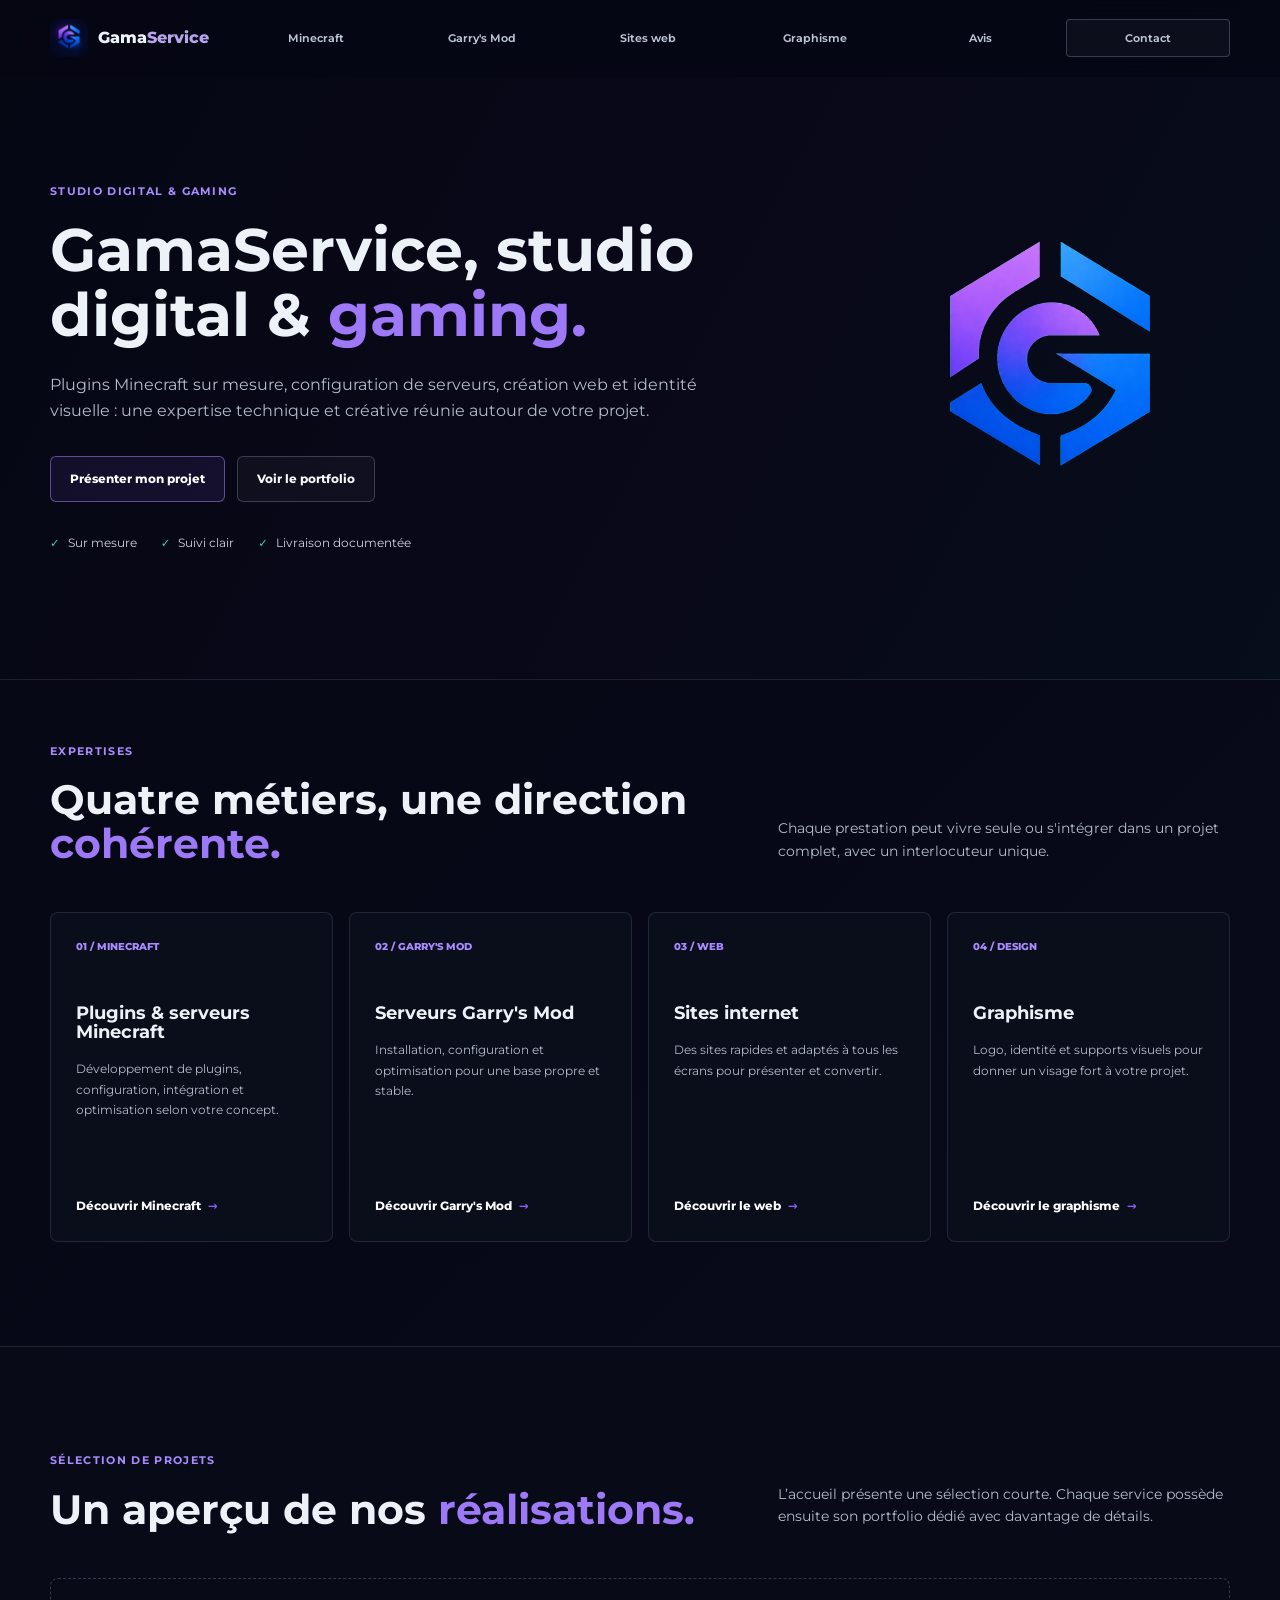
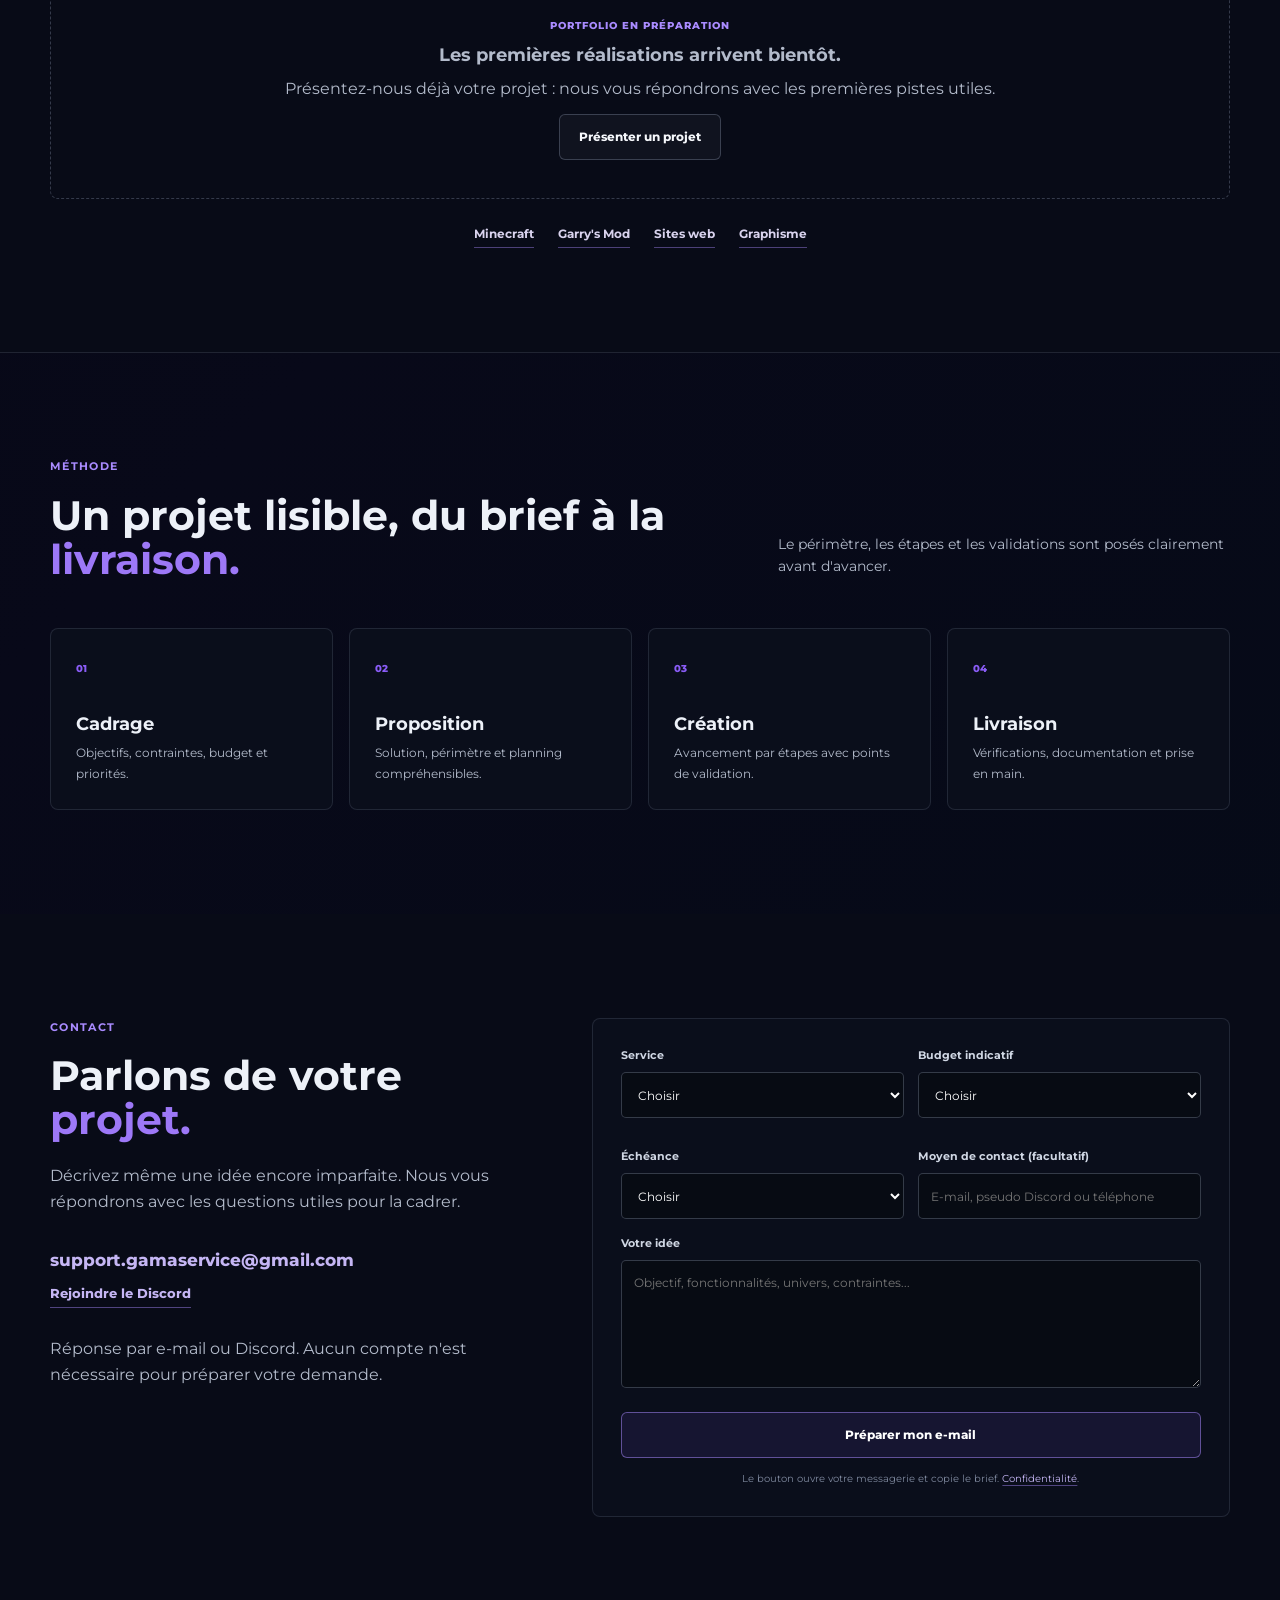
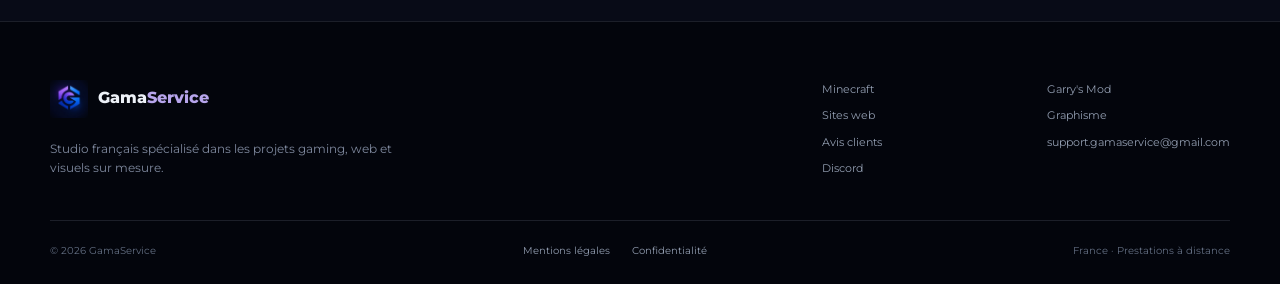
==== index.html @ ac9b51dc "Retirer le halo du logo d accueil" ====
<!doctype html>
<html lang="fr">
  <head>
    <meta charset="UTF-8" />
    <meta name="viewport" content="width=device-width, initial-scale=1.0" />
    <meta name="description" content="GamaService développe des plugins Minecraft sur mesure et accompagne vos projets Garry's Mod, sites web et identités graphiques." />
    <meta name="robots" content="index,follow,max-image-preview:large" />
    <meta name="theme-color" content="#050713" />
    <meta property="og:locale" content="fr_FR" />
    <meta property="og:type" content="website" />
    <meta property="og:site_name" content="GamaService" />
    <meta property="og:title" content="GamaService | Studio gaming, web et graphisme" />
    <meta property="og:description" content="Plugins Minecraft sur mesure, serveurs Garry's Mod, sites web et identité visuelle." />
    <meta property="og:url" content="https://gamaservice.fr/" />
    <meta property="og:image" content="https://gamaservice.fr/assets/logo-gamaservice-og.jpg" />
    <meta name="twitter:card" content="summary_large_image" />
    <link rel="canonical" href="https://gamaservice.fr/" />
    <link rel="icon" type="image/png" href="assets/favicon.png" />
    <link rel="preload" href="assets/fonts/montserrat-latin.woff2" as="font" type="font/woff2" crossorigin />
    <link rel="preload" href="assets/logo-gamaservice-hero.webp" as="image" type="image/webp" fetchpriority="high" />
    <link rel="stylesheet" href="styles.css?v=20260810-8" />
    <title>GamaService | Studio gaming, web et graphisme</title>
  </head>
  <body>
    <a class="skip-link" href="#main">Aller au contenu</a>
    <header class="site-header" data-header>
      <div class="container nav-shell">
        <a class="brand" href="/" aria-label="GamaService, accueil">
          <img src="assets/logo-gamaservice.webp" alt="" width="38" height="38" />
          <span>Gama<span>Service</span></span>
        </a>
        <button class="menu-toggle" type="button" aria-label="Ouvrir le menu" aria-expanded="false" aria-controls="main-navigation" data-menu-toggle><span></span><span></span></button>
        <nav id="main-navigation" class="main-nav" aria-label="Navigation principale" data-menu>
          <a href="/minecraft">Minecraft</a>
          <a href="/garrys-mod">Garry's Mod</a>
          <a href="/sites-web">Sites web</a>
          <a href="/graphisme">Graphisme</a>
          <a href="/avis">Avis</a>
          <a class="button button-small button-secondary" href="#contact">Contact</a>
        </nav>
      </div>
    </header>

    <main id="main">
      <section class="hero">
        <div class="container hero-layout">
          <div class="hero-copy reveal">
            <p class="eyebrow">Studio digital &amp; gaming</p>
            <h1>GamaService, studio digital &amp; <em>gaming.</em></h1>
            <p class="hero-lead">Plugins Minecraft sur mesure, configuration de serveurs, création web et identité visuelle : une expertise technique et créative réunie autour de votre projet.</p>
            <div class="hero-actions">
              <a class="button button-primary" href="#contact">Présenter mon projet</a>
              <a class="button button-secondary" href="#portfolio">Voir le portfolio</a>
            </div>
            <ul class="trust-row" aria-label="Engagements GamaService">
              <li>Sur mesure</li><li>Suivi clair</li><li>Livraison documentée</li>
            </ul>
          </div>
          <div class="hero-mark" aria-hidden="true"><img src="assets/logo-gamaservice-hero.webp" alt="" width="640" height="640" fetchpriority="high" /></div>
        </div>
      </section>

      <section class="section" aria-labelledby="services-title">
        <div class="container">
          <div class="section-heading reveal">
            <div><p class="eyebrow">Expertises</p><h2 id="services-title">Quatre métiers, une direction <em>cohérente.</em></h2></div>
            <p>Chaque prestation peut vivre seule ou s'intégrer dans un projet complet, avec un interlocuteur unique.</p>
          </div>
          <div class="services-grid">
            <article class="service-card reveal"><span class="service-index">01 / MINECRAFT</span><h3>Plugins &amp; serveurs Minecraft</h3><p>Développement de plugins, configuration, intégration et optimisation selon votre concept.</p><a href="/minecraft">Découvrir Minecraft</a></article>
            <article class="service-card reveal"><span class="service-index">02 / GARRY'S MOD</span><h3>Serveurs Garry's Mod</h3><p>Installation, configuration et optimisation pour une base propre et stable.</p><a href="/garrys-mod">Découvrir Garry's Mod</a></article>
            <article class="service-card reveal"><span class="service-index">03 / WEB</span><h3>Sites internet</h3><p>Des sites rapides et adaptés à tous les écrans pour présenter et convertir.</p><a href="/sites-web">Découvrir le web</a></article>
            <article class="service-card reveal"><span class="service-index">04 / DESIGN</span><h3>Graphisme</h3><p>Logo, identité et supports visuels pour donner un visage fort à votre projet.</p><a href="/graphisme">Découvrir le graphisme</a></article>
          </div>
        </div>
      </section>

      <section id="portfolio" class="section band" aria-labelledby="portfolio-title">
        <div class="container">
          <div class="section-heading reveal">
            <div><p class="eyebrow">Sélection de projets</p><h2 id="portfolio-title">Un aperçu de nos <em>réalisations.</em></h2></div>
            <p>L’accueil présente une sélection courte. Chaque service possède ensuite son portfolio dédié avec davantage de détails.</p>
          </div>
          <div class="plugin-grid" data-portfolio-grid="all" aria-live="polite">
            <div class="empty-state plugin-empty"><p class="example-kicker">Portfolio en préparation</p><h3>Les premières réalisations arrivent bientôt.</h3><p>Vous pouvez déjà nous présenter votre projet et son objectif principal.</p><a class="button button-secondary" href="#contact" data-service-link="Projet complet" data-project-prefill="Je souhaite vous présenter un projet.">Présenter un projet</a></div>
          </div>
          <nav class="portfolio-links" aria-label="Portfolios par service"><a href="/minecraft#portfolio">Minecraft</a><a href="/garrys-mod#portfolio">Garry's Mod</a><a href="/sites-web#portfolio">Sites web</a><a href="/graphisme#portfolio">Graphisme</a></nav>
        </div>
      </section>

      <section class="section" aria-labelledby="method-title">
        <div class="container">
          <div class="section-heading reveal"><div><p class="eyebrow">Méthode</p><h2 id="method-title">Un projet lisible, du brief à la <em>livraison.</em></h2></div><p>Le périmètre, les étapes et les validations sont posés clairement avant d'avancer.</p></div>
          <div class="process-grid">
            <article class="process-card reveal"><span>01</span><h3>Cadrage</h3><p>Objectifs, contraintes, budget et priorités.</p></article>
            <article class="process-card reveal"><span>02</span><h3>Proposition</h3><p>Solution, périmètre et planning compréhensibles.</p></article>
            <article class="process-card reveal"><span>03</span><h3>Création</h3><p>Avancement par étapes avec points de validation.</p></article>
            <article class="process-card reveal"><span>04</span><h3>Livraison</h3><p>Vérifications, documentation et prise en main.</p></article>
          </div>
        </div>
      </section>

      <section id="contact" class="section contact-section" aria-labelledby="contact-title">
        <div class="container contact-layout">
          <div class="reveal">
            <p class="eyebrow">Contact</p>
            <h2 id="contact-title">Parlons de votre <em>projet.</em></h2>
            <p class="page-lead">Décrivez même une idée encore imparfaite. Nous vous répondrons avec les questions utiles pour la cadrer.</p>
            <div class="contact-links">
              <a class="contact-email" href="mailto:support.gamaservice@gmail.com" data-contact-email>support.gamaservice@gmail.com</a>
              <a class="contact-discord" href="https://discord.gg/F9ZGFUUC9V" target="_blank" rel="noopener noreferrer" data-contact-discord>Rejoindre le Discord</a>
            </div>
            <p class="page-lead">Réponse par e-mail ou Discord. Aucun compte n'est nécessaire pour préparer votre demande.</p>
          </div>
          <form class="brief-form reveal" data-brief-form>
            <div class="form-grid">
              <div class="field-group"><label for="service">Service</label><select id="service" name="service" required><option value="">Choisir</option><option>Minecraft</option><option>Garry's Mod</option><option>Site web</option><option>Graphisme</option><option>Projet complet</option></select></div>
              <div class="field-group"><label for="budget">Budget indicatif</label><select id="budget" name="budget" required><option value="">Choisir</option><option>Moins de 500 €</option><option>500 € à 1 500 €</option><option>1 500 € à 5 000 €</option><option>Plus de 5 000 €</option><option>À définir</option></select></div>
              <div class="field-group"><label for="deadline">Échéance</label><select id="deadline" name="deadline" required><option value="">Choisir</option><option>Dès que possible</option><option>Dans 1 à 2 mois</option><option>Dans 3 mois ou plus</option><option>À définir</option></select></div>
              <div class="field-group"><label for="contact-method">Moyen de contact (facultatif)</label><input id="contact-method" name="contact-method" type="text" maxlength="160" placeholder="E-mail, pseudo Discord ou téléphone" /></div>
            </div>
            <div class="field-group"><label for="project">Votre idée</label><textarea id="project" name="project" required minlength="20" placeholder="Objectif, fonctionnalités, univers, contraintes..."></textarea></div>
            <button class="button button-primary form-submit" type="submit">Préparer mon e-mail</button>
            <p class="form-note" data-form-status>Le bouton ouvre votre messagerie et copie le brief. <a href="/confidentialite">Confidentialité</a>.</p>
          </form>
        </div>
      </section>
    </main>

    <footer class="site-footer" itemscope itemtype="https://schema.org/ProfessionalService">
      <div class="container">
        <div class="footer-main"><div class="footer-brand"><a class="brand" href="/" itemprop="url"><img src="assets/logo-gamaservice.webp" alt="" width="38" height="38" /><span itemprop="name">Gama<span>Service</span></span></a><p>Studio français spécialisé dans les projets gaming, web et visuels sur mesure.</p></div><nav class="footer-links" aria-label="Navigation de pied de page"><a href="/minecraft">Minecraft</a><a href="/garrys-mod">Garry's Mod</a><a href="/sites-web">Sites web</a><a href="/graphisme">Graphisme</a><a href="/avis">Avis clients</a><a href="mailto:support.gamaservice@gmail.com" itemprop="email" data-contact-email>support.gamaservice@gmail.com</a><a href="https://discord.gg/F9ZGFUUC9V" target="_blank" rel="noopener noreferrer" data-contact-discord>Discord</a></nav></div>
        <div class="footer-bottom"><span>© <span data-year></span> GamaService</span><nav class="footer-legal" aria-label="Informations juridiques"><a href="/mentions-legales">Mentions légales</a><a href="/confidentialite">Confidentialité</a></nav><span>France · Prestations à distance</span></div>
      </div>
    </footer>
    <script src="script.js?v=20260810-5" defer></script>
    <script src="content.js?v=20260810-5" defer></script>
  </body>
</html>
---- styles.css ----
@font-face {
  font-family: "Montserrat";
  font-style: normal;
  font-weight: 400 800;
  font-display: swap;
  src: url("assets/fonts/montserrat-latin.woff2") format("woff2");
}

:root {
  --ink: #edf1f8;
  --muted: #b3bbcb;
  --dim: #7f899e;
  --bg: #050713;
  --surface: #0a0e1b;
  --surface-2: #0f172a;
  --line: rgba(157, 169, 194, 0.16);
  --line-strong: rgba(157, 169, 194, 0.3);
  --blue: #3b82f6;
  --violet: #8a5cf6;
  --cyan: #06b6d4;
  --green: #38d996;
  --max: 1180px;
  --radius: 8px;
}

* {
  box-sizing: border-box;
}

html {
  scroll-behavior: smooth;
  color-scheme: dark;
}

body {
  margin: 0;
  overflow-x: hidden;
  background: linear-gradient(135deg, #050713 0%, #080919 48%, #050b17 100%);
  color: var(--ink);
  font-family: "Montserrat", system-ui, sans-serif;
  line-height: 1.65;
}

body.menu-open {
  overflow: hidden;
}

a {
  color: inherit;
  text-decoration: none;
}

img {
  display: block;
  height: auto;
  max-width: 100%;
}

button,
input,
select,
textarea {
  font: inherit;
}

button,
a {
  -webkit-tap-highlight-color: transparent;
}

:focus-visible {
  outline: 3px solid rgba(79, 140, 255, 0.75);
  outline-offset: 3px;
}

.skip-link {
  position: fixed;
  z-index: 1000;
  top: 12px;
  left: 12px;
  padding: 10px 14px;
  transform: translateY(-160%);
  border-radius: 4px;
  background: #fff;
  color: #050914;
  font-size: 0.8rem;
  font-weight: 700;
}

.skip-link:focus {
  transform: translateY(0);
}

.container {
  width: min(calc(100% - 48px), var(--max));
  margin-inline: auto;
}

.section {
  position: relative;
  padding: 104px 0;
}

.eyebrow {
  margin: 0 0 18px;
  color: #a98bff;
  font-size: 0.69rem;
  font-weight: 700;
  letter-spacing: 0.12em;
  text-transform: uppercase;
}

h1,
h2,
h3,
p {
  margin-top: 0;
}

h1,
h2,
h3 {
  line-height: 1.08;
  letter-spacing: 0;
}

h1 {
  max-width: 780px;
  margin-bottom: 24px;
  font-size: 3.75rem;
  font-weight: 700;
}

h2 {
  margin-bottom: 20px;
  font-size: 2.55rem;
  font-weight: 700;
}

h3 {
  font-size: 1.1rem;
}

em {
  color: #9d78f7;
  font-style: normal;
}

.site-header {
  position: fixed;
  z-index: 100;
  top: 0;
  right: 0;
  left: 0;
  border-bottom: 1px solid transparent;
  background: rgba(5, 7, 19, 0.8);
  backdrop-filter: blur(18px);
  transition: border-color 180ms ease, background 180ms ease;
}

.site-header.scrolled {
  border-color: var(--line);
  background: rgba(5, 7, 19, 0.96);
}

.nav-shell {
  display: flex;
  min-height: 76px;
  align-items: center;
  justify-content: space-between;
  gap: 26px;
}

.brand {
  display: inline-flex;
  align-items: center;
  gap: 10px;
  flex: 0 0 auto;
  font-size: 1rem;
  font-weight: 800;
}

.brand img {
  width: 38px;
  height: 38px;
  -webkit-mask-image: radial-gradient(circle at center, #000 48%, rgba(0, 0, 0, 0.88) 72%, transparent 100%);
  mask-image: radial-gradient(circle at center, #000 48%, rgba(0, 0, 0, 0.88) 72%, transparent 100%);
  mix-blend-mode: screen;
}

.brand span span {
  color: #b7a5ec;
}

.main-nav {
  display: flex;
  flex: 1 1 auto;
  align-items: center;
  justify-content: space-between;
  gap: 4px;
}

.main-nav a {
  flex: 1 1 0;
  padding: 9px 10px;
  border-radius: 4px;
  color: #bcc4d4;
  font-size: 0.7rem;
  font-weight: 650;
  text-align: center;
  white-space: nowrap;
  transition: color 150ms ease, background 150ms ease;
}

.main-nav a:hover,
.main-nav a[aria-current="page"] {
  background: rgba(255, 255, 255, 0.055);
  color: #fff;
}

.menu-toggle {
  display: none;
  width: 42px;
  height: 42px;
  padding: 0;
  border: 1px solid var(--line);
  border-radius: 6px;
  background: transparent;
  color: #fff;
  cursor: pointer;
}

.menu-toggle span {
  display: block;
  width: 18px;
  height: 2px;
  margin: 5px auto;
  background: currentColor;
}

.button {
  display: inline-flex;
  min-height: 46px;
  align-items: center;
  justify-content: center;
  gap: 9px;
  padding: 0 19px;
  border: 1px solid transparent;
  border-radius: 6px;
  cursor: pointer;
  font-size: 0.76rem;
  font-weight: 750;
  transition: transform 160ms ease, background 160ms ease, border-color 160ms ease;
}

.button:hover {
  transform: translateY(-2px);
}

.button-primary {
  border-color: rgba(169, 139, 255, 0.5);
  background: rgba(138, 92, 246, 0.1);
  color: #fff;
}

.button-primary:hover {
  border-color: rgba(169, 139, 255, 0.78);
  background: rgba(138, 92, 246, 0.18);
}

.button-secondary {
  border-color: var(--line-strong);
  background: rgba(255, 255, 255, 0.035);
  color: #f6f8fc;
}

.button-small {
  min-height: 38px;
  padding-inline: 14px;
}

.hero {
  display: flex;
  min-height: min(680px, calc(100vh - 92px));
  align-items: center;
  overflow: hidden;
  padding: 126px 0 70px;
  border-bottom: 1px solid var(--line);
  background: linear-gradient(118deg, #050713 0%, #090819 52%, #060d1b 100%);
}

.hero-layout {
  display: grid;
  align-items: center;
  gap: 70px;
  grid-template-columns: minmax(0, 1.35fr) minmax(300px, 0.65fr);
}

.hero-copy {
  position: relative;
  z-index: 1;
  max-width: 760px;
}

.hero-mark {
  position: relative;
  align-self: center;
}

.hero-mark img {
  width: min(100%, 440px);
  margin-inline: auto;
}

.hero + .section {
  padding-top: 62px;
}

.hero-lead,
.page-lead {
  max-width: 690px;
  margin-bottom: 32px;
  color: var(--muted);
  font-size: 1rem;
}

.hero-actions,
.contact-actions {
  display: flex;
  flex-wrap: wrap;
  gap: 12px;
}

.trust-row {
  display: flex;
  flex-wrap: wrap;
  gap: 24px;
  margin: 32px 0 0;
  padding: 0;
  color: #ccd2de;
  font-size: 0.72rem;
  list-style: none;
}

.trust-row li::before {
  margin-right: 8px;
  color: var(--green);
  content: "✓";
}

.section-heading {
  display: grid;
  align-items: end;
  gap: 50px;
  margin-bottom: 46px;
  grid-template-columns: 1.2fr 0.8fr;
}

.section-heading h2 {
  max-width: 700px;
  margin-bottom: 0;
}

.section-heading > p {
  margin-bottom: 4px;
  color: var(--muted);
  font-size: 0.85rem;
}

.services-grid,
.feature-grid,
.process-grid,
.review-grid,
.plugin-grid {
  display: grid;
  gap: 16px;
}

.services-grid {
  grid-template-columns: repeat(4, minmax(0, 1fr));
}

.service-card,
.feature-card,
.process-card,
.review-card {
  border: 1px solid var(--line);
  border-radius: var(--radius);
  background: var(--surface);
}

.service-card {
  display: flex;
  min-height: 330px;
  padding: 25px;
  flex-direction: column;
  transition: transform 180ms ease, border-color 180ms ease;
}

.service-card:hover {
  transform: translateY(-4px);
  border-color: var(--line-strong);
}

.service-index {
  margin-bottom: 48px;
  color: #a98bff;
  font-size: 0.65rem;
  font-weight: 800;
}

.service-card p {
  color: var(--muted);
  font-size: 0.78rem;
}

.service-card a {
  margin-top: auto;
  color: #fff;
  font-size: 0.73rem;
  font-weight: 750;
}

.service-card a::after {
  margin-left: 7px;
  color: var(--violet);
  content: "→";
}

.band {
  border-block: 1px solid var(--line);
  background: #080b17;
}

.process-grid {
  grid-template-columns: repeat(4, 1fr);
}

.process-card,
.feature-card {
  padding: 25px;
}

.process-card span {
  color: var(--violet);
  font-size: 0.65rem;
  font-weight: 800;
}

.process-card h3 {
  margin: 34px 0 10px;
}

.feature-card h3 {
  margin: 0 0 10px;
}

.process-card p,
.feature-card p {
  margin-bottom: 0;
  color: var(--muted);
  font-size: 0.78rem;
}

.page-hero {
  min-height: 620px;
  padding: 172px 0 100px;
  border-bottom: 1px solid var(--line);
  background: linear-gradient(118deg, #050713 0%, #090819 52%, #060d1b 100%);
}

.minecraft-hero {
  background: linear-gradient(118deg, #050713 0%, #090819 52%, #060d1b 100%);
}

.page-hero h1 {
  max-width: 820px;
}

.breadcrumbs {
  margin: 0 0 34px;
  padding: 0;
  color: #9ca8bb;
  font-size: 0.69rem;
  list-style: none;
}

.breadcrumbs li {
  display: inline;
}

.breadcrumbs li + li::before {
  margin: 0 9px;
  color: #606b80;
  content: "/";
}

.feature-grid {
  grid-template-columns: repeat(3, 1fr);
}

.deliverables {
  display: grid;
  gap: 70px;
  grid-template-columns: 0.85fr 1.15fr;
}

.deliverables-copy p {
  color: var(--muted);
  font-size: 0.86rem;
}

.check-list {
  margin: 0;
  padding: 0;
  list-style: none;
}

.check-list li {
  padding: 17px 0;
  border-top: 1px solid var(--line);
  color: #c9d1df;
  font-size: 0.8rem;
}

.check-list li::before {
  margin-right: 12px;
  color: var(--green);
  content: "✓";
}

.plugin-grid {
  grid-template-columns: repeat(3, minmax(0, 1fr));
}

.plugin-card {
  display: grid;
  overflow: hidden;
  border: 1px solid var(--line);
  border-radius: var(--radius);
  background: var(--surface);
  grid-template-rows: auto 1fr;
}

.plugin-media {
  overflow: hidden;
  border-bottom: 1px solid var(--line);
  background: #050713;
}

.plugin-media img {
  width: 100%;
  aspect-ratio: 8 / 5;
  object-fit: contain;
}

.plugin-body {
  display: flex;
  padding: 26px;
  flex-direction: column;
}

.example-kicker {
  margin: 0;
  color: #a98bff;
  font-size: 0.62rem;
  font-weight: 800;
  letter-spacing: 0.1em;
  text-transform: uppercase;
}

.plugin-topline,
.plugin-footer {
  display: flex;
  align-items: center;
  justify-content: space-between;
  gap: 18px;
}

.plugin-status {
  color: #70d9eb;
  font-size: 0.65rem;
  font-weight: 700;
}

.plugin-body h3 {
  margin: 26px 0 12px;
  font-size: 1.3rem;
}

.plugin-summary {
  color: var(--muted);
  font-size: 0.78rem;
}

.plugin-features {
  display: grid;
  gap: 9px;
  margin: 18px 0 28px;
  padding: 0;
  list-style: none;
}

.plugin-features li {
  color: #d5dae4;
  font-size: 0.72rem;
}

.plugin-features li::before {
  margin-right: 9px;
  color: var(--violet);
  content: "+";
}

.plugin-footer {
  margin-top: auto;
  padding-top: 18px;
  border-top: 1px solid var(--line);
}

.plugin-version {
  color: var(--dim);
  font-size: 0.65rem;
}

.plugin-contact {
  color: #dfe7fb;
  font-size: 0.68rem;
  font-weight: 700;
}

.plugin-contact::after {
  margin-left: 7px;
  color: var(--violet);
  content: "→";
}

.portfolio-links {
  display: flex;
  flex-wrap: wrap;
  justify-content: center;
  gap: 10px 24px;
  margin-top: 26px;
}

.portfolio-links a {
  padding-bottom: 3px;
  border-bottom: 1px solid rgba(169, 139, 255, 0.42);
  color: #d9d3ee;
  font-size: 0.72rem;
  font-weight: 700;
}

.portfolio-links a:hover {
  border-color: var(--violet);
  color: #fff;
}

.review-grid {
  grid-template-columns: repeat(3, 1fr);
}

.review-card {
  padding: 26px;
}

.review-stars {
  margin-bottom: 18px;
  color: #f4c95d;
  letter-spacing: 0.18em;
}

.review-quote {
  min-height: 105px;
  color: #d6dce7;
  font-size: 0.84rem;
}

.review-author {
  margin-bottom: 0;
  color: var(--muted);
  font-size: 0.68rem;
}

.empty-state {
  padding: 38px;
  border: 1px dashed var(--line-strong);
  border-radius: var(--radius);
  color: var(--muted);
  text-align: center;
}

.plugin-empty {
  grid-column: 1 / -1;
  display: grid;
  justify-items: center;
  gap: 12px;
}

.plugin-empty h3,
.plugin-empty p {
  margin-bottom: 0;
}

.contact-section {
  background: #080b17;
}

.contact-layout {
  display: grid;
  align-items: start;
  gap: 70px;
  grid-template-columns: 0.85fr 1.15fr;
}

.contact-links {
  display: flex;
  align-items: flex-start;
  gap: 8px;
  margin: 8px 0 28px;
  flex-direction: column;
}

.contact-email,
.contact-discord {
  color: #c5b6f4;
  font-weight: 750;
  overflow-wrap: anywhere;
}

.contact-email {
  font-size: 1.05rem;
}

.contact-discord {
  padding-bottom: 2px;
  border-bottom: 1px solid rgba(169, 139, 255, 0.45);
  font-size: 0.82rem;
}

.contact-email:hover,
.contact-discord:hover {
  color: #fff;
}

.brief-form {
  padding: 28px;
  border: 1px solid var(--line);
  border-radius: var(--radius);
  background: var(--surface);
}

.form-grid {
  display: grid;
  gap: 14px;
  grid-template-columns: repeat(2, 1fr);
}

.field-group {
  margin-bottom: 16px;
}

.field-group label {
  display: block;
  margin-bottom: 7px;
  color: #d0d7e4;
  font-size: 0.68rem;
  font-weight: 700;
}

.field-group input,
.field-group select,
.field-group textarea {
  width: 100%;
  border: 1px solid var(--line-strong);
  border-radius: 5px;
  outline: none;
  background: #070b13;
  color: #fff;
  font-size: 0.78rem;
}

.field-group input,
.field-group select {
  height: 46px;
  padding: 0 12px;
}

.field-group textarea {
  min-height: 128px;
  padding: 12px;
  resize: vertical;
}

.field-group input:focus,
.field-group select:focus,
.field-group textarea:focus {
  border-color: var(--violet);
  box-shadow: 0 0 0 3px rgba(138, 92, 246, 0.12);
}

.form-submit {
  width: 100%;
}

.form-note {
  margin: 12px 0 0;
  color: var(--dim);
  font-size: 0.65rem;
  text-align: center;
}

.form-note.success {
  color: var(--green);
}

.form-note a,
.legal-content a {
  color: #c5b6f4;
  text-decoration: underline;
  text-decoration-color: rgba(169, 139, 255, 0.45);
  text-underline-offset: 3px;
}

.form-note a:hover,
.legal-content a:hover {
  color: #fff;
}

.clipboard-fallback {
  position: fixed;
  left: -9999px;
  width: 1px;
  height: 1px;
  opacity: 0;
}

.cta-band {
  padding: 72px 0;
  border-top: 1px solid var(--line);
  background: #0a0e1b;
}

.cta-layout {
  display: flex;
  align-items: center;
  justify-content: space-between;
  gap: 34px;
}

.cta-layout h2 {
  max-width: 680px;
  margin: 0;
  font-size: 2rem;
}

.site-footer {
  padding: 58px 0 24px;
  border-top: 1px solid var(--line);
  background: #03050c;
}

.footer-main {
  display: flex;
  align-items: flex-start;
  justify-content: space-between;
  gap: 50px;
  padding-bottom: 42px;
}

.footer-brand p {
  max-width: 350px;
  margin: 14px 0 0;
  color: var(--dim);
  font-size: 0.72rem;
}

.footer-links {
  display: grid;
  gap: 8px 42px;
  grid-template-columns: repeat(2, minmax(120px, 1fr));
}

.footer-links a {
  color: #929db0;
  font-size: 0.7rem;
}

.footer-links a:hover {
  color: #fff;
}

.footer-legal {
  display: flex;
  flex-wrap: wrap;
  justify-content: center;
  gap: 8px 22px;
}

.footer-legal a {
  color: #929db0;
}

.footer-legal a:hover,
.footer-legal a[aria-current="page"] {
  color: #fff;
}

.footer-bottom {
  display: flex;
  justify-content: space-between;
  gap: 20px;
  padding-top: 22px;
  border-top: 1px solid var(--line);
  color: #636e82;
  font-size: 0.64rem;
}

.legal-hero {
  min-height: 0;
  padding-bottom: 76px;
}

.legal-section {
  padding-top: 78px;
}

.legal-layout {
  display: grid;
  align-items: start;
  gap: 72px;
  grid-template-columns: 210px minmax(0, 820px);
}

.legal-nav {
  position: sticky;
  top: 112px;
  display: grid;
  gap: 10px;
  padding-left: 18px;
  border-left: 1px solid var(--line-strong);
}

.legal-nav p {
  margin-bottom: 4px;
  color: #c7cede;
  font-size: 0.7rem;
  font-weight: 750;
}

.legal-nav a {
  color: var(--dim);
  font-size: 0.68rem;
}

.legal-nav a:hover {
  color: #fff;
}

.legal-content > section {
  padding-bottom: 38px;
  margin-bottom: 42px;
  border-bottom: 1px solid var(--line);
  scroll-margin-top: 112px;
}

.legal-content h2 {
  margin-bottom: 20px;
  font-size: 1.45rem;
}

.legal-content p,
.legal-content address,
.legal-definition {
  color: var(--muted);
  font-size: 0.8rem;
}

.legal-content address {
  font-style: normal;
}

.legal-definition {
  display: grid;
  grid-template-columns: minmax(160px, 0.42fr) minmax(0, 1fr);
  margin: 0;
}

.legal-definition dt,
.legal-definition dd {
  padding: 12px 0;
  margin: 0;
  border-bottom: 1px solid var(--line);
}

.legal-definition dt {
  color: var(--dim);
  font-size: 0.68rem;
  font-weight: 700;
}

.legal-notice {
  padding: 16px 20px;
  border-left: 2px solid var(--violet);
  background: rgba(138, 92, 246, 0.06);
}

.legal-updated {
  color: var(--dim) !important;
  font-size: 0.66rem !important;
}

.reveal {
  opacity: 0;
  transform: translateY(18px);
  transition: opacity 560ms ease, transform 560ms ease;
}

.reveal.visible {
  opacity: 1;
  transform: none;
}

@media (max-width: 1040px) {
  .main-nav {
    gap: 2px;
  }

  .main-nav a {
    padding-inline: 7px;
    font-size: 0.64rem;
  }

  .services-grid {
    grid-template-columns: repeat(2, 1fr);
  }
}

@media (max-width: 860px) {
  .section {
    padding: 82px 0;
  }

  h1 {
    font-size: 3.35rem;
  }

  h2 {
    font-size: 2.2rem;
  }

  .menu-toggle {
    display: block;
  }

  .main-nav {
    position: fixed;
    top: 76px;
    right: 18px;
    left: 18px;
    display: flex;
    flex: none;
    max-height: calc(100vh - 98px);
    overflow-y: auto;
    padding: 16px;
    transform: translateY(-14px);
    flex-direction: column;
    align-items: stretch;
    justify-content: flex-start;
    border: 1px solid var(--line);
    border-radius: 8px;
    background: #090e18;
    opacity: 0;
    pointer-events: none;
    transition: opacity 160ms ease, transform 160ms ease;
  }

  .main-nav.open {
    transform: none;
    opacity: 1;
    pointer-events: auto;
  }

  .main-nav a {
    flex: none;
    padding: 12px;
    font-size: 0.76rem;
    text-align: left;
  }

  .hero {
    min-height: min(650px, calc(100vh - 72px));
  }

  .hero-layout {
    grid-template-columns: minmax(0, 1.2fr) minmax(230px, 0.8fr);
  }

  .section-heading,
  .deliverables,
  .contact-layout {
    gap: 34px;
    grid-template-columns: 1fr;
  }

  .legal-layout {
    gap: 48px;
    grid-template-columns: 1fr;
  }

  .legal-nav {
    position: static;
    display: flex;
    flex-wrap: wrap;
    gap: 8px 18px;
  }

  .legal-nav p {
    width: 100%;
  }

  .process-grid,
  .feature-grid,
  .plugin-grid,
  .review-grid {
    grid-template-columns: repeat(2, 1fr);
  }
}

@media (max-width: 600px) {
  .container {
    width: min(calc(100% - 30px), var(--max));
  }

  .section {
    padding: 68px 0;
  }

  h1 {
    font-size: 2.5rem;
  }

  h2 {
    font-size: 1.9rem;
  }

  .hero,
  .page-hero {
    min-height: 0;
    padding: 132px 0 78px;
  }

  .hero-layout {
    grid-template-columns: 1fr;
  }

  .hero-mark {
    display: none;
  }

  .hero-lead,
  .page-lead {
    font-size: 0.88rem;
  }

  .hero-actions .button,
  .contact-actions .button {
    width: 100%;
  }

  .plugin-footer {
    align-items: flex-start;
    flex-direction: column;
  }

  .trust-row {
    display: grid;
    gap: 10px;
  }

  .services-grid,
  .process-grid,
  .feature-grid,
  .plugin-grid,
  .review-grid,
  .form-grid {
    grid-template-columns: 1fr;
  }

  .service-card {
    min-height: 270px;
  }

  .service-index {
    margin-bottom: 32px;
  }

  .cta-layout,
  .footer-main,
  .footer-bottom {
    align-items: stretch;
    flex-direction: column;
  }

  .footer-legal {
    justify-content: flex-start;
  }

  .legal-definition {
    grid-template-columns: 1fr;
  }

  .legal-definition dt {
    padding-bottom: 0;
    border-bottom: 0;
  }

  .cta-layout .button {
    width: 100%;
  }
}

@media (prefers-reduced-motion: reduce) {
  html {
    scroll-behavior: auto;
  }

  *,
  *::before,
  *::after {
    transition-duration: 0.01ms !important;
  }

  .reveal {
    opacity: 1;
    transform: none;
  }
}
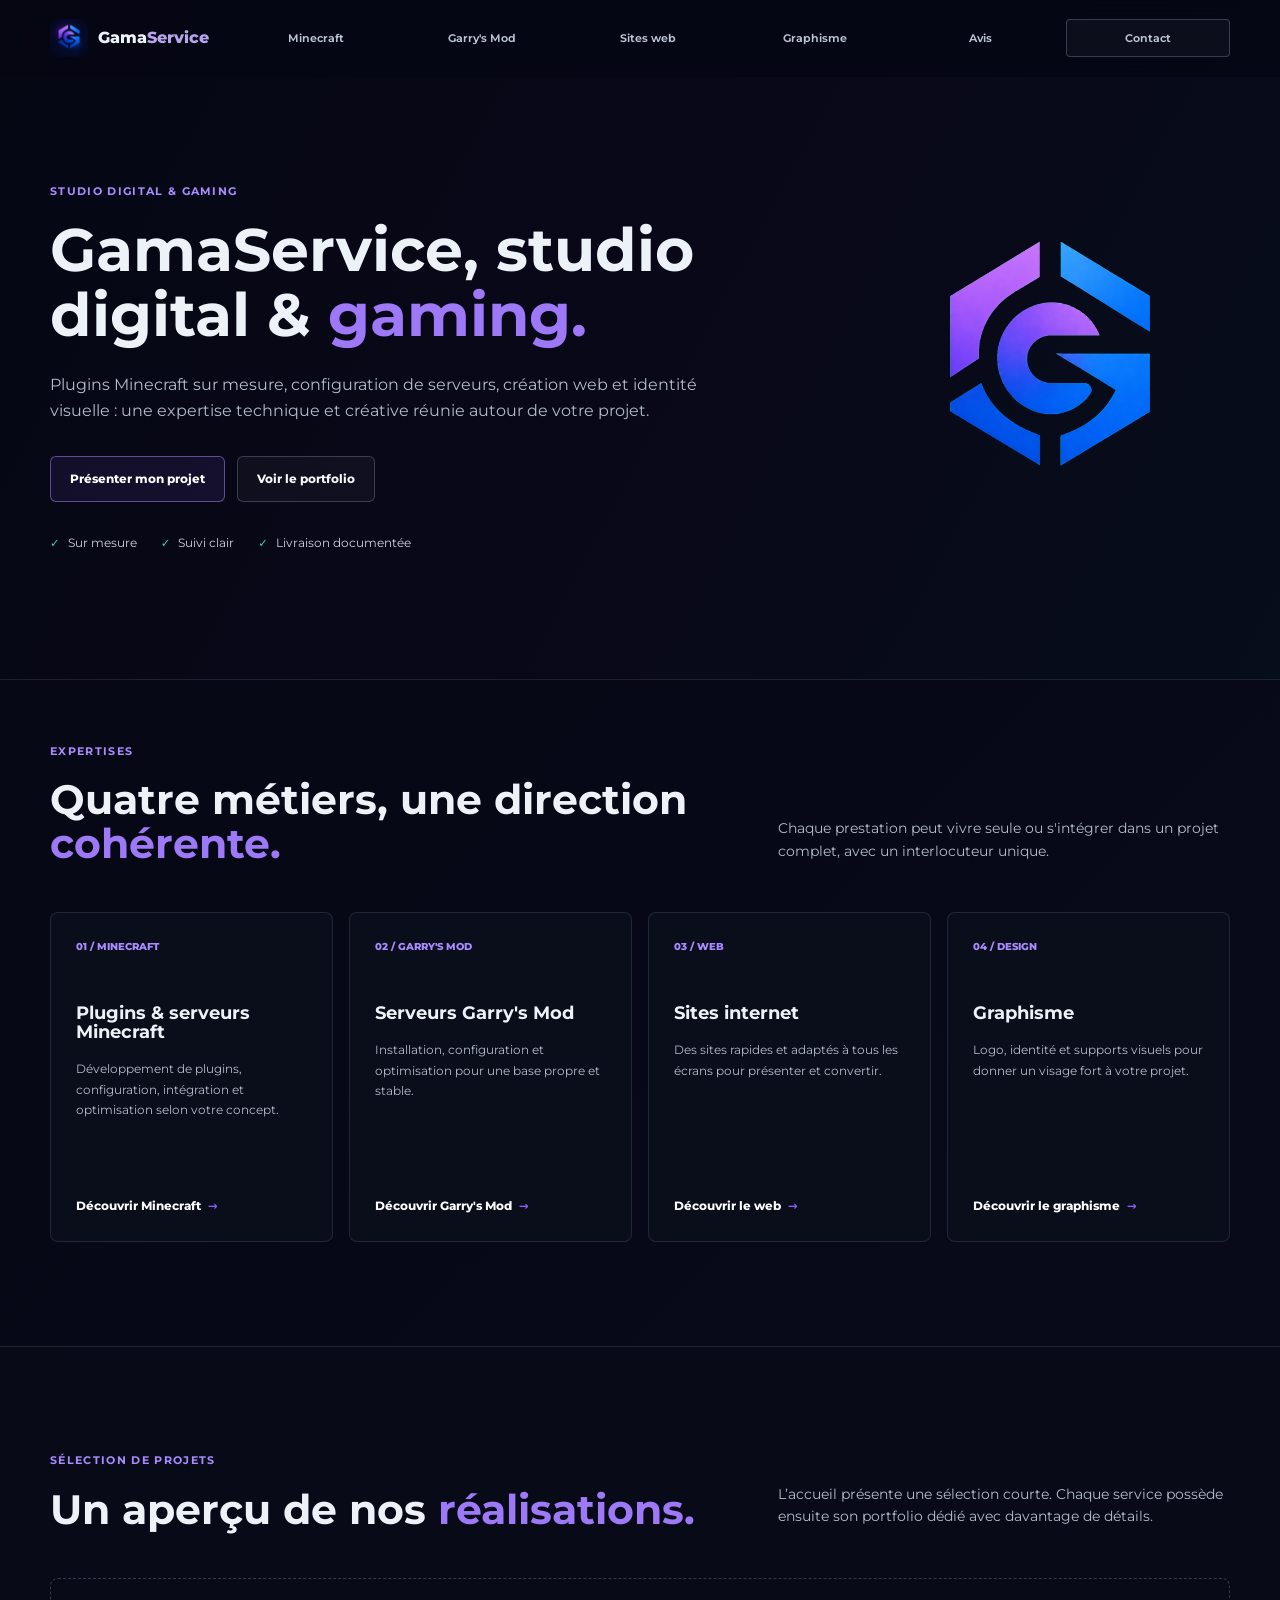
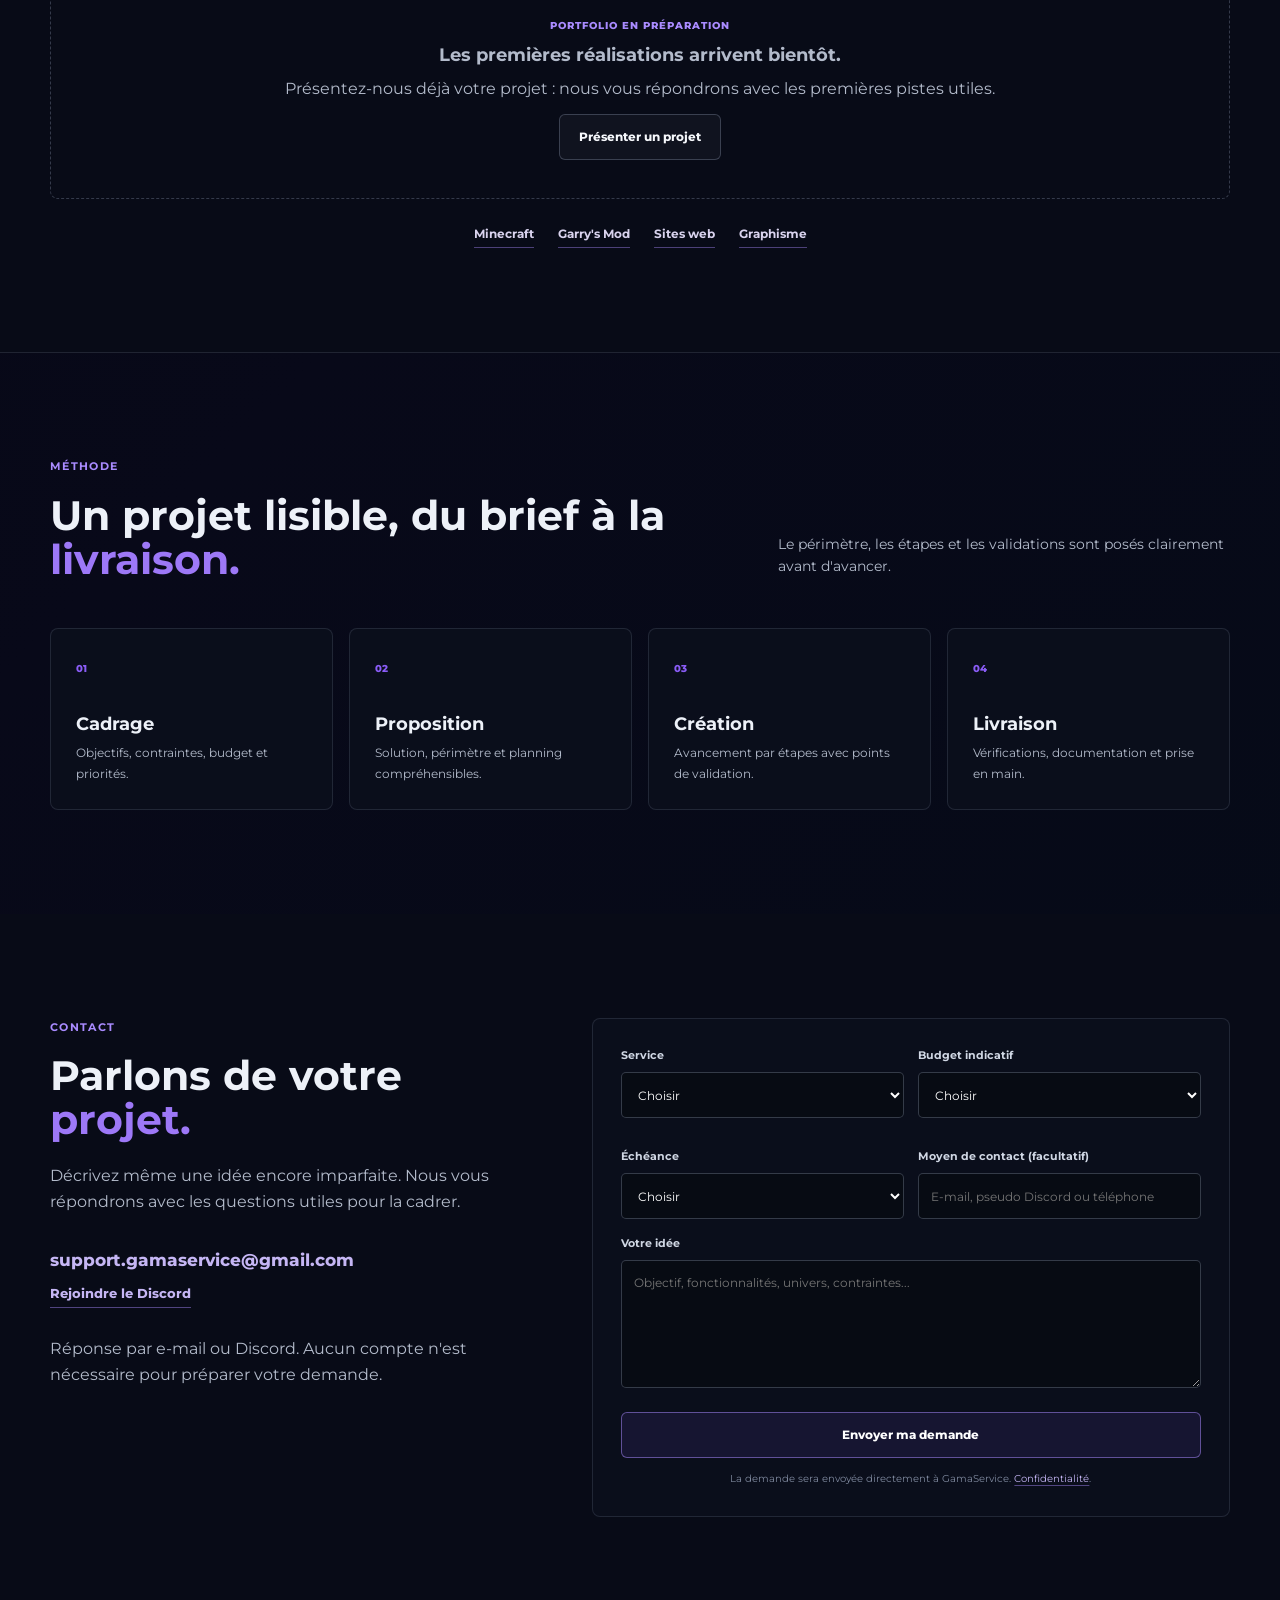
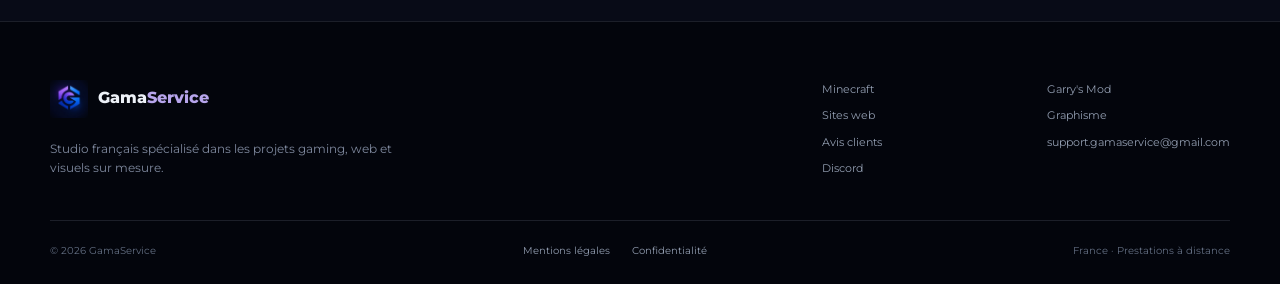
==== commit 2d23a9cc: "Envoyer le formulaire de contact depuis le site" ====
--- a/index.html
+++ b/index.html
@@ -18,7 +18,7 @@
     <link rel="icon" type="image/png" href="assets/favicon.png" />
     <link rel="preload" href="assets/fonts/montserrat-latin.woff2" as="font" type="font/woff2" crossorigin />
     <link rel="preload" href="assets/logo-gamaservice-hero.webp" as="image" type="image/webp" fetchpriority="high" />
-    <link rel="stylesheet" href="styles.css?v=20260810-8" />
+    <link rel="stylesheet" href="styles.css?v=20260811-1" />
     <title>GamaService | Studio gaming, web et graphisme</title>
   </head>
   <body>
@@ -112,7 +112,7 @@
             </div>
             <p class="page-lead">Réponse par e-mail ou Discord. Aucun compte n'est nécessaire pour préparer votre demande.</p>
           </div>
-          <form class="brief-form reveal" data-brief-form>
+          <form class="brief-form reveal" action="/api/contact.php" method="post" data-brief-form>
             <div class="form-grid">
               <div class="field-group"><label for="service">Service</label><select id="service" name="service" required><option value="">Choisir</option><option>Minecraft</option><option>Garry's Mod</option><option>Site web</option><option>Graphisme</option><option>Projet complet</option></select></div>
               <div class="field-group"><label for="budget">Budget indicatif</label><select id="budget" name="budget" required><option value="">Choisir</option><option>Moins de 500 €</option><option>500 € à 1 500 €</option><option>1 500 € à 5 000 €</option><option>Plus de 5 000 €</option><option>À définir</option></select></div>
@@ -120,8 +120,9 @@
               <div class="field-group"><label for="contact-method">Moyen de contact (facultatif)</label><input id="contact-method" name="contact-method" type="text" maxlength="160" placeholder="E-mail, pseudo Discord ou téléphone" /></div>
             </div>
             <div class="field-group"><label for="project">Votre idée</label><textarea id="project" name="project" required minlength="20" placeholder="Objectif, fonctionnalités, univers, contraintes..."></textarea></div>
-            <button class="button button-primary form-submit" type="submit">Préparer mon e-mail</button>
-            <p class="form-note" data-form-status>Le bouton ouvre votre messagerie et copie le brief. <a href="/confidentialite">Confidentialité</a>.</p>
+            <div class="form-trap" aria-hidden="true"><label for="website">Site internet</label><input id="website" name="website" type="text" tabindex="-1" autocomplete="off" /></div>
+            <button class="button button-primary form-submit" type="submit">Envoyer ma demande</button>
+            <p class="form-note" role="status" aria-live="polite" data-form-status>La demande sera envoyée directement à GamaService. <a href="/confidentialite">Confidentialité</a>.</p>
           </form>
         </div>
       </section>
@@ -133,7 +134,7 @@
         <div class="footer-bottom"><span>© <span data-year></span> GamaService</span><nav class="footer-legal" aria-label="Informations juridiques"><a href="/mentions-legales">Mentions légales</a><a href="/confidentialite">Confidentialité</a></nav><span>France · Prestations à distance</span></div>
       </div>
     </footer>
-    <script src="script.js?v=20260810-5" defer></script>
+    <script src="script.js?v=20260811-1" defer></script>
     <script src="content.js?v=20260810-5" defer></script>
   </body>
 </html>
--- a/styles.css
+++ b/styles.css
@@ -803,6 +803,20 @@
   width: 100%;
 }
 
+.form-submit:disabled {
+  transform: none;
+  cursor: wait;
+  opacity: 0.65;
+}
+
+.form-trap {
+  position: absolute;
+  left: -10000px;
+  width: 1px;
+  height: 1px;
+  overflow: hidden;
+}
+
 .form-note {
   margin: 12px 0 0;
   color: var(--dim);
@@ -812,6 +826,10 @@
 
 .form-note.success {
   color: var(--green);
+}
+
+.form-note.error {
+  color: #ff9b9b;
 }
 
 .form-note a,
@@ -825,14 +843,6 @@
 .form-note a:hover,
 .legal-content a:hover {
   color: #fff;
-}
-
-.clipboard-fallback {
-  position: fixed;
-  left: -9999px;
-  width: 1px;
-  height: 1px;
-  opacity: 0;
 }
 
 .cta-band {
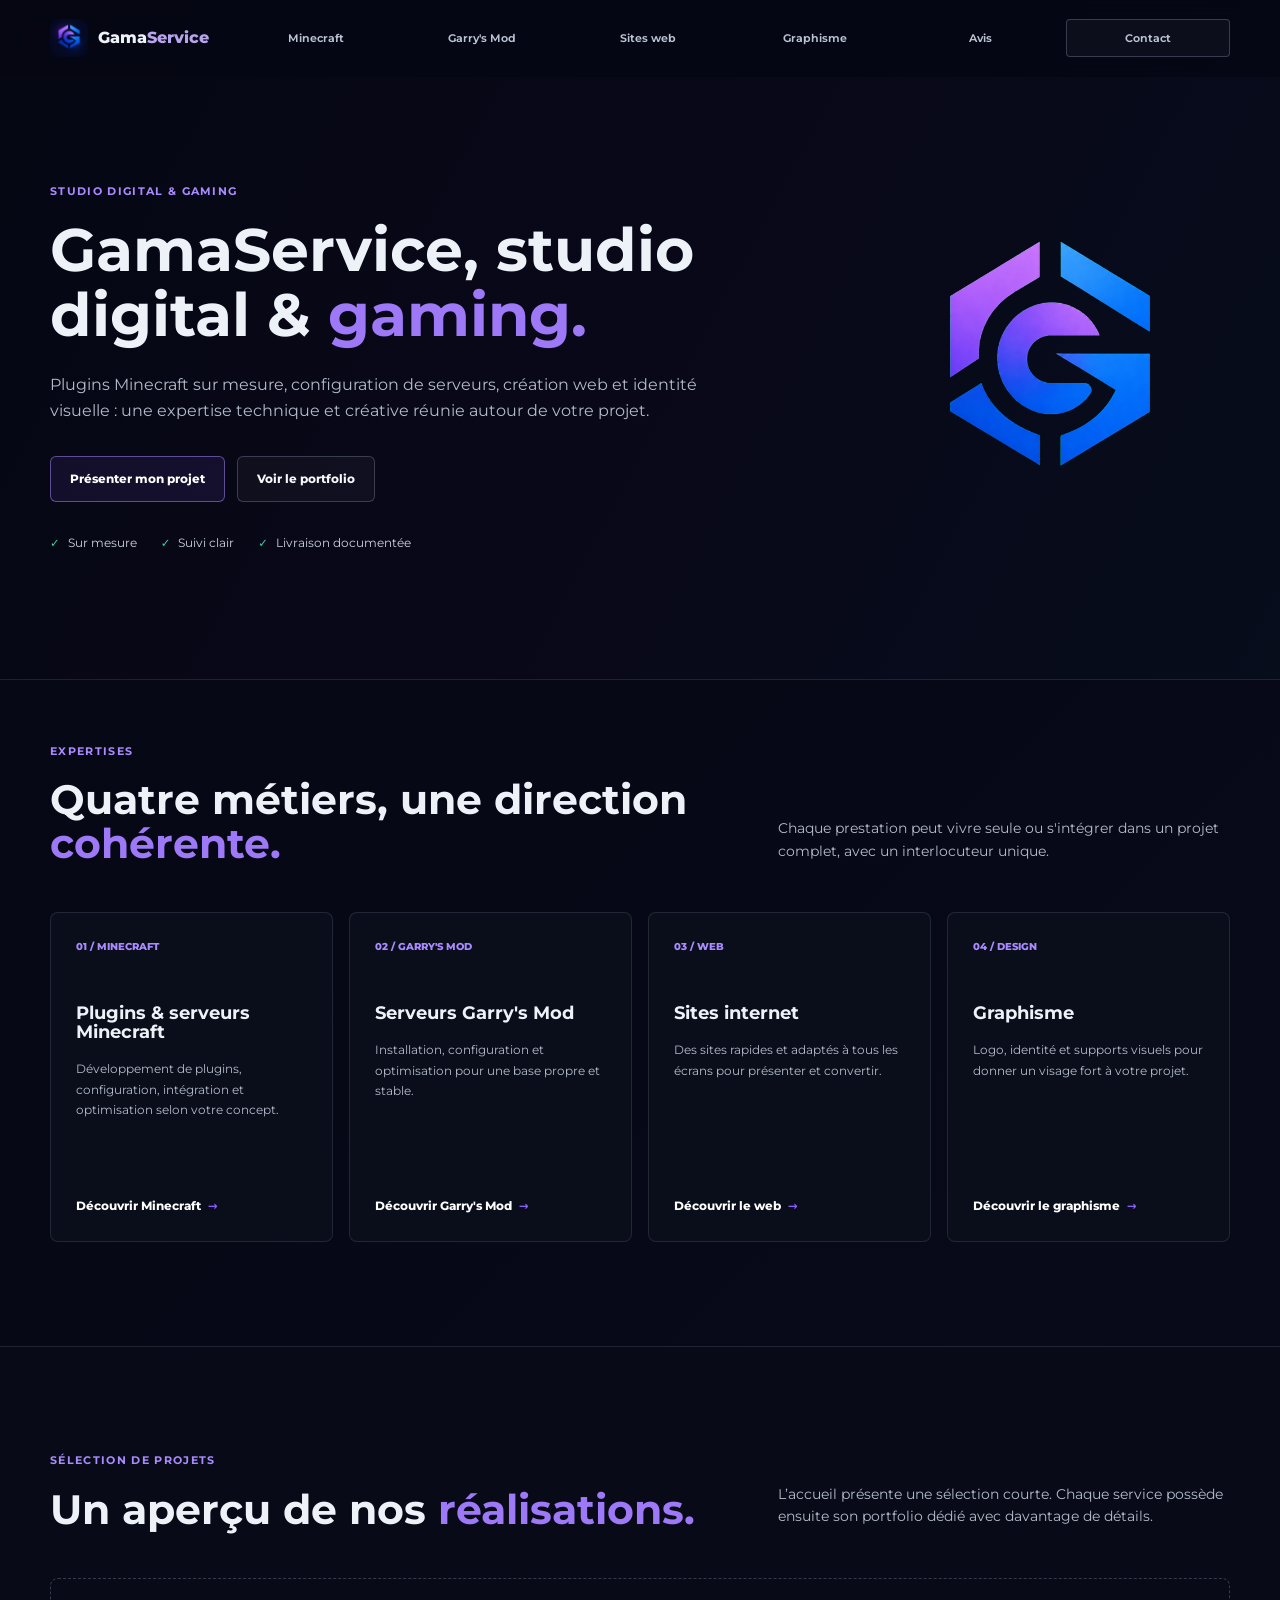
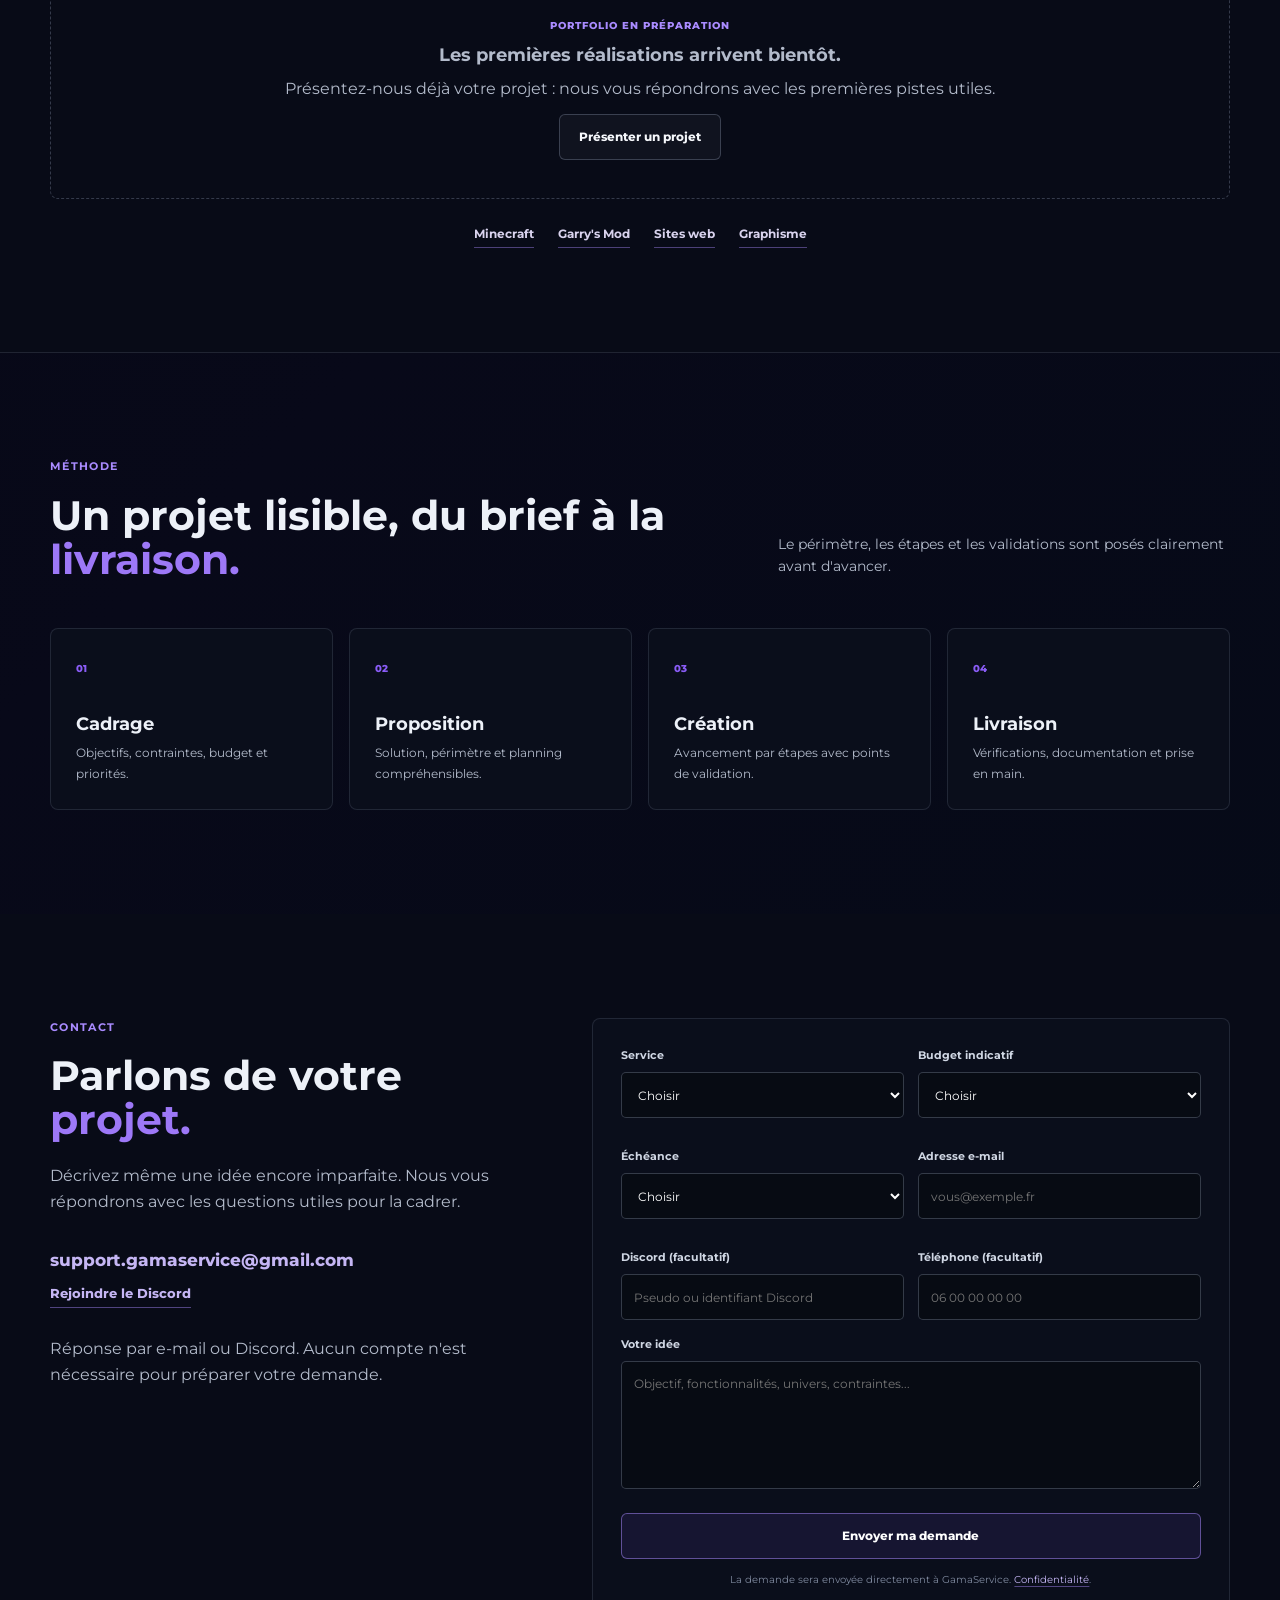
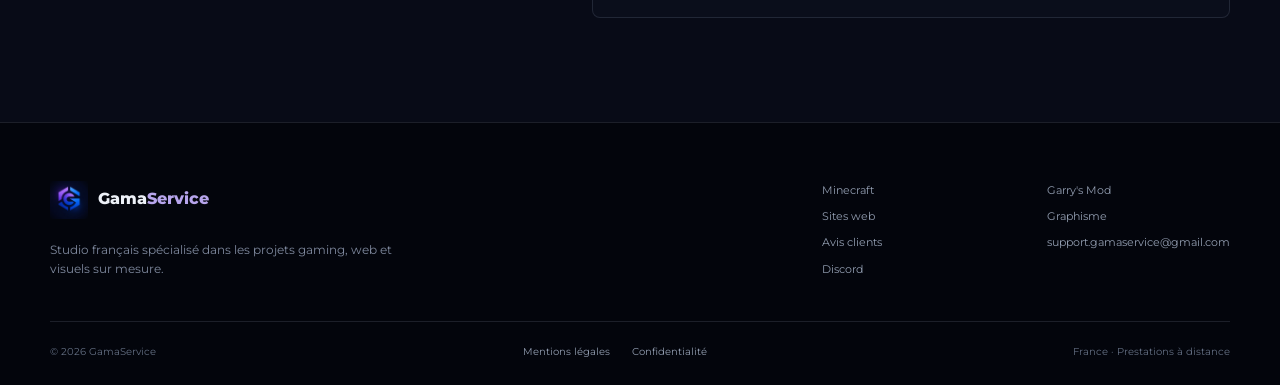
==== commit adbe8a3c: "Rendre le moyen de contact obligatoire" ====
--- a/index.html
+++ b/index.html
@@ -117,7 +117,9 @@
               <div class="field-group"><label for="service">Service</label><select id="service" name="service" required><option value="">Choisir</option><option>Minecraft</option><option>Garry's Mod</option><option>Site web</option><option>Graphisme</option><option>Projet complet</option></select></div>
               <div class="field-group"><label for="budget">Budget indicatif</label><select id="budget" name="budget" required><option value="">Choisir</option><option>Moins de 500 €</option><option>500 € à 1 500 €</option><option>1 500 € à 5 000 €</option><option>Plus de 5 000 €</option><option>À définir</option></select></div>
               <div class="field-group"><label for="deadline">Échéance</label><select id="deadline" name="deadline" required><option value="">Choisir</option><option>Dès que possible</option><option>Dans 1 à 2 mois</option><option>Dans 3 mois ou plus</option><option>À définir</option></select></div>
-              <div class="field-group"><label for="contact-method">Moyen de contact (facultatif)</label><input id="contact-method" name="contact-method" type="text" maxlength="160" placeholder="E-mail, pseudo Discord ou téléphone" /></div>
+              <div class="field-group"><label for="contact-email">Adresse e-mail</label><input id="contact-email" name="contact-email" type="email" required maxlength="160" autocomplete="email" placeholder="vous@exemple.fr" /></div>
+              <div class="field-group"><label for="contact-discord">Discord (facultatif)</label><input id="contact-discord" name="contact-discord" type="text" maxlength="100" placeholder="Pseudo ou identifiant Discord" /></div>
+              <div class="field-group"><label for="contact-phone">Téléphone (facultatif)</label><input id="contact-phone" name="contact-phone" type="tel" maxlength="40" autocomplete="tel" placeholder="06 00 00 00 00" /></div>
             </div>
             <div class="field-group"><label for="project">Votre idée</label><textarea id="project" name="project" required minlength="20" placeholder="Objectif, fonctionnalités, univers, contraintes..."></textarea></div>
             <div class="form-trap" aria-hidden="true"><label for="website">Site internet</label><input id="website" name="website" type="text" tabindex="-1" autocomplete="off" /></div>
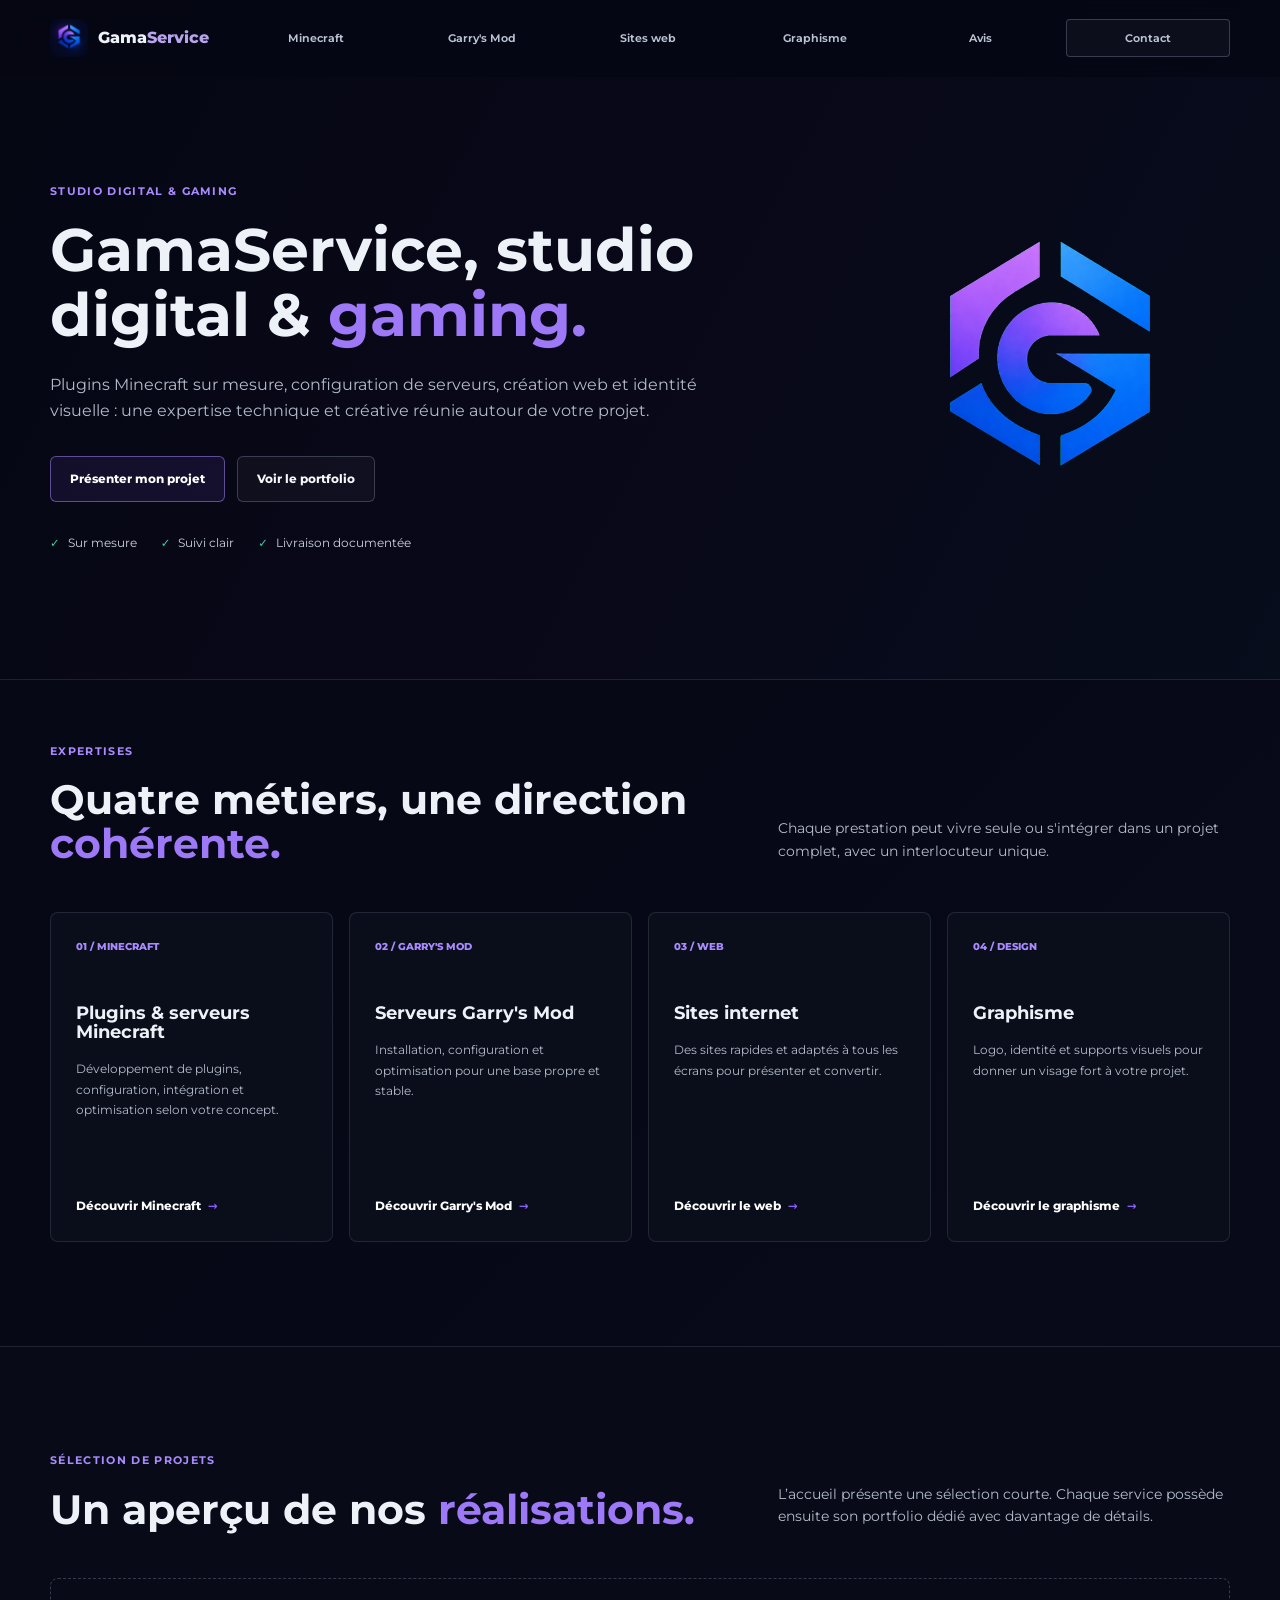
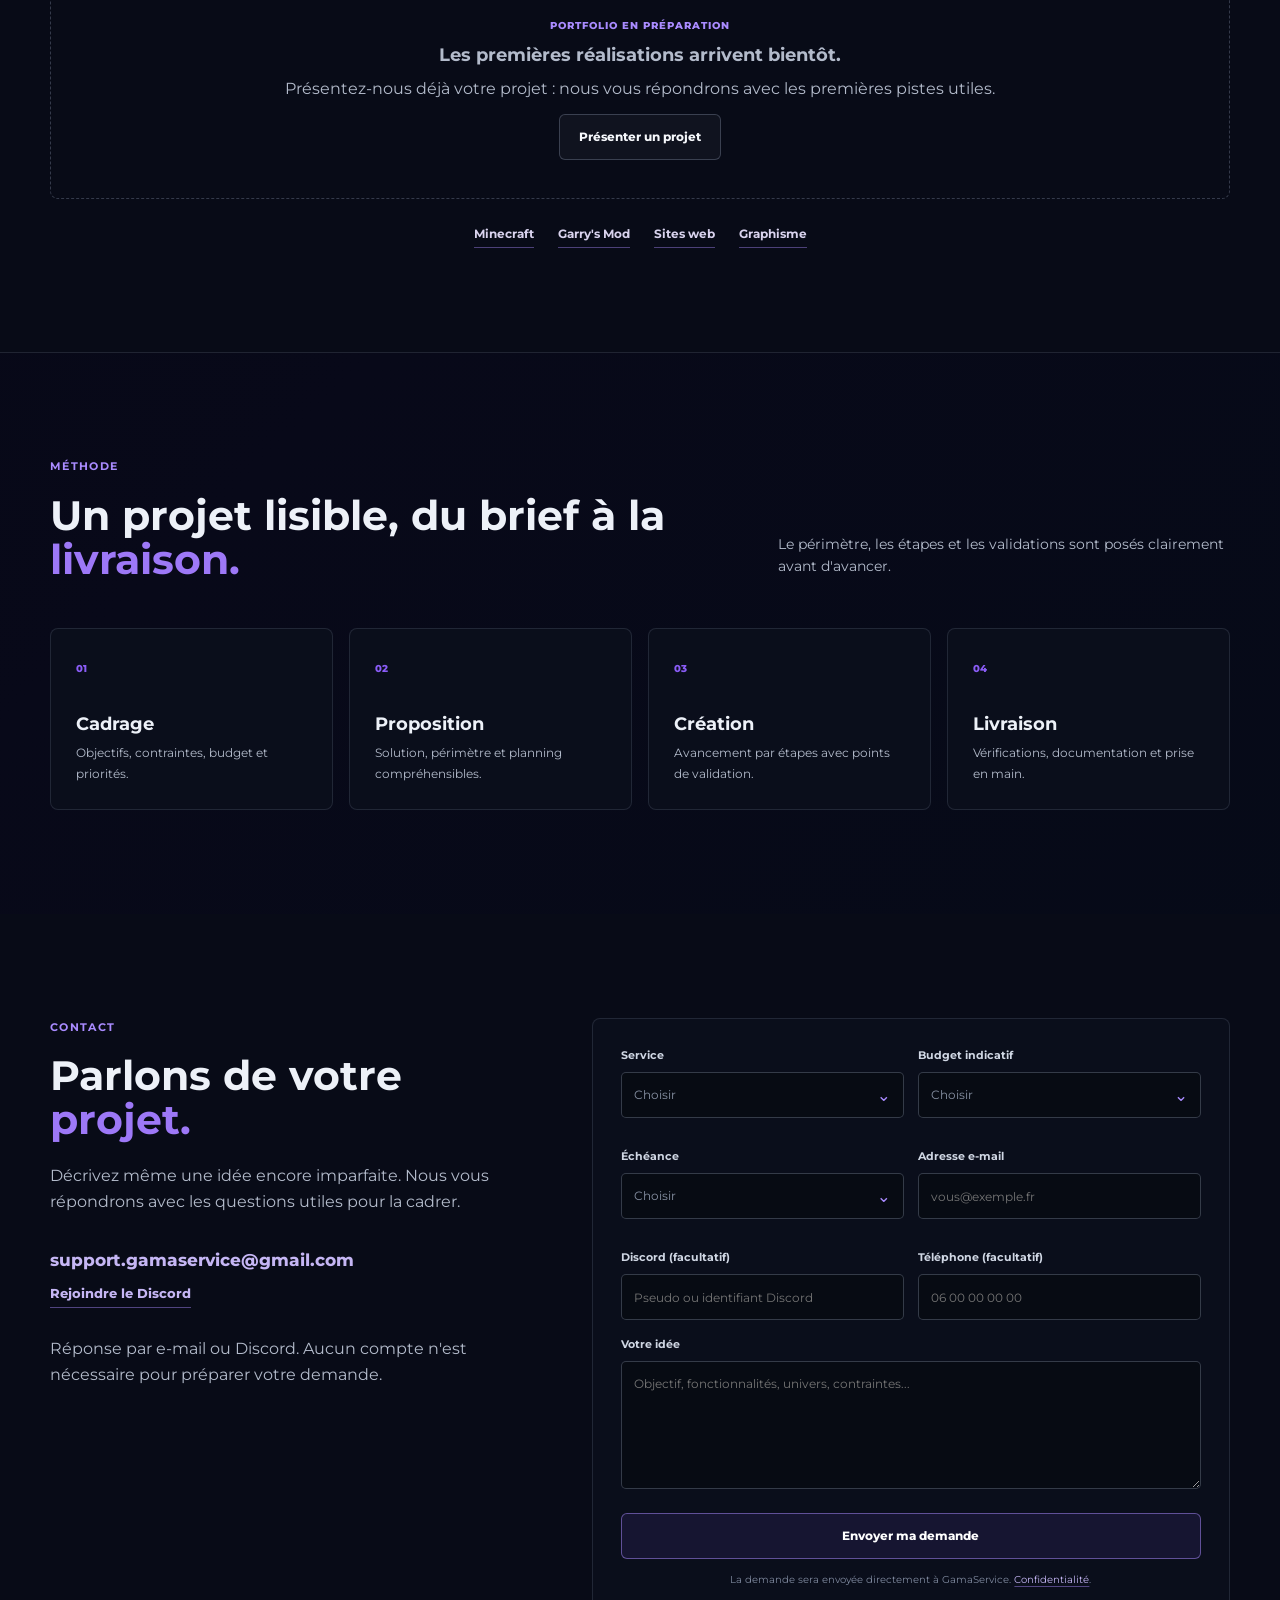
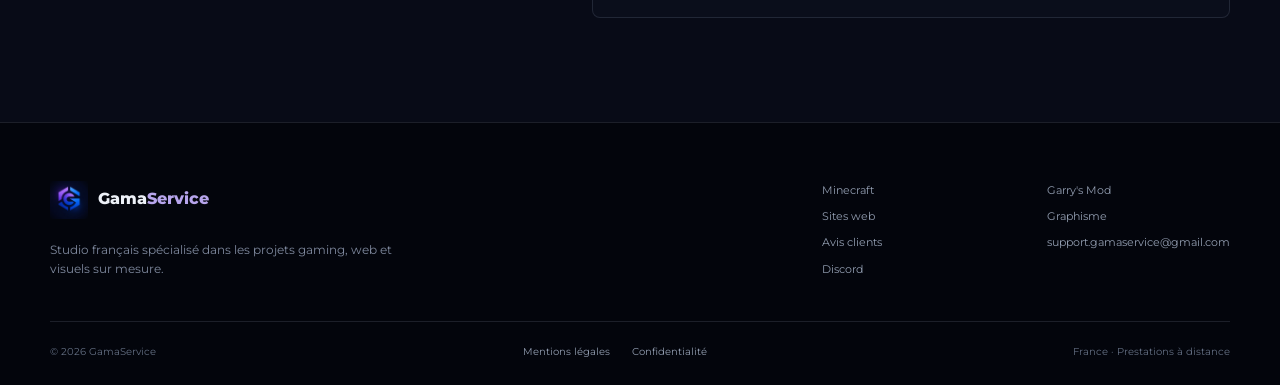
==== commit 8f294f61: "Personnaliser les listes du formulaire" ====
--- a/index.html
+++ b/index.html
@@ -18,7 +18,7 @@
     <link rel="icon" type="image/png" href="assets/favicon.png" />
     <link rel="preload" href="assets/fonts/montserrat-latin.woff2" as="font" type="font/woff2" crossorigin />
     <link rel="preload" href="assets/logo-gamaservice-hero.webp" as="image" type="image/webp" fetchpriority="high" />
-    <link rel="stylesheet" href="styles.css?v=20260811-1" />
+    <link rel="stylesheet" href="styles.css?v=20260811-3" />
     <title>GamaService | Studio gaming, web et graphisme</title>
   </head>
   <body>
@@ -36,7 +36,7 @@
           <a href="/sites-web">Sites web</a>
           <a href="/graphisme">Graphisme</a>
           <a href="/avis">Avis</a>
-          <a class="button button-small button-secondary" href="#contact">Contact</a>
+          <a class="button button-small button-secondary" href="/contact">Contact</a>
         </nav>
       </div>
     </header>
@@ -49,7 +49,7 @@
             <h1>GamaService, studio digital &amp; <em>gaming.</em></h1>
             <p class="hero-lead">Plugins Minecraft sur mesure, configuration de serveurs, création web et identité visuelle : une expertise technique et créative réunie autour de votre projet.</p>
             <div class="hero-actions">
-              <a class="button button-primary" href="#contact">Présenter mon projet</a>
+              <a class="button button-primary" href="/contact">Présenter mon projet</a>
               <a class="button button-secondary" href="#portfolio">Voir le portfolio</a>
             </div>
             <ul class="trust-row" aria-label="Engagements GamaService">
@@ -82,7 +82,7 @@
             <p>L’accueil présente une sélection courte. Chaque service possède ensuite son portfolio dédié avec davantage de détails.</p>
           </div>
           <div class="plugin-grid" data-portfolio-grid="all" aria-live="polite">
-            <div class="empty-state plugin-empty"><p class="example-kicker">Portfolio en préparation</p><h3>Les premières réalisations arrivent bientôt.</h3><p>Vous pouvez déjà nous présenter votre projet et son objectif principal.</p><a class="button button-secondary" href="#contact" data-service-link="Projet complet" data-project-prefill="Je souhaite vous présenter un projet.">Présenter un projet</a></div>
+            <div class="empty-state plugin-empty"><p class="example-kicker">Portfolio en préparation</p><h3>Les premières réalisations arrivent bientôt.</h3><p>Vous pouvez déjà nous présenter votre projet et son objectif principal.</p><a class="button button-secondary" href="/contact" data-service-link="Projet complet" data-project-prefill="Je souhaite vous présenter un projet.">Présenter un projet</a></div>
           </div>
           <nav class="portfolio-links" aria-label="Portfolios par service"><a href="/minecraft#portfolio">Minecraft</a><a href="/garrys-mod#portfolio">Garry's Mod</a><a href="/sites-web#portfolio">Sites web</a><a href="/graphisme#portfolio">Graphisme</a></nav>
         </div>
@@ -136,7 +136,7 @@
         <div class="footer-bottom"><span>© <span data-year></span> GamaService</span><nav class="footer-legal" aria-label="Informations juridiques"><a href="/mentions-legales">Mentions légales</a><a href="/confidentialite">Confidentialité</a></nav><span>France · Prestations à distance</span></div>
       </div>
     </footer>
-    <script src="script.js?v=20260811-1" defer></script>
+    <script src="script.js?v=20260811-2" defer></script>
     <script src="content.js?v=20260810-5" defer></script>
   </body>
 </html>
--- a/styles.css
+++ b/styles.css
@@ -706,6 +706,11 @@
   background: #080b17;
 }
 
+.contact-page {
+  min-height: calc(100vh - 220px);
+  padding-top: 148px;
+}
+
 .contact-layout {
   display: grid;
   align-items: start;
@@ -786,6 +791,138 @@
   padding: 0 12px;
 }
 
+.custom-select {
+  position: relative;
+}
+
+.custom-select.open {
+  z-index: 30;
+}
+
+.custom-select-native {
+  position: absolute;
+  width: 1px !important;
+  height: 1px !important;
+  padding: 0 !important;
+  border: 0 !important;
+  clip-path: inset(50%);
+  opacity: 0;
+  pointer-events: none;
+}
+
+.custom-select-trigger {
+  display: flex;
+  width: 100%;
+  height: 46px;
+  align-items: center;
+  justify-content: space-between;
+  gap: 14px;
+  padding: 0 12px;
+  border: 1px solid var(--line-strong);
+  border-radius: 5px;
+  outline: none;
+  background: #070b13;
+  color: #8791a3;
+  cursor: pointer;
+  font: inherit;
+  font-size: 0.78rem;
+  text-align: left;
+}
+
+.custom-select.has-value .custom-select-trigger {
+  color: #fff;
+}
+
+.custom-select-trigger:hover {
+  border-color: rgba(169, 139, 255, 0.55);
+}
+
+.custom-select-trigger:focus-visible,
+.custom-select-trigger[aria-expanded="true"] {
+  border-color: var(--violet);
+  box-shadow: 0 0 0 3px rgba(138, 92, 246, 0.12);
+}
+
+.custom-select-trigger[aria-invalid="true"] {
+  border-color: #ff9b9b;
+}
+
+.custom-select-value {
+  min-width: 0;
+  overflow: hidden;
+  text-overflow: ellipsis;
+  white-space: nowrap;
+}
+
+.custom-select-chevron {
+  flex: 0 0 auto;
+  color: #a98bff;
+  font-size: 1.05rem;
+  line-height: 1;
+  transition: transform 160ms ease;
+}
+
+.custom-select-trigger[aria-expanded="true"] .custom-select-chevron {
+  transform: rotate(180deg);
+}
+
+.custom-select-menu {
+  position: absolute;
+  z-index: 1;
+  top: calc(100% + 6px);
+  right: 0;
+  left: 0;
+  display: grid;
+  max-height: 238px;
+  gap: 2px;
+  padding: 6px;
+  overflow-y: auto;
+  border: 1px solid rgba(169, 139, 255, 0.42);
+  border-radius: 5px;
+  background: #0a0e18;
+  box-shadow: 0 18px 45px rgba(0, 0, 0, 0.45);
+}
+
+.custom-select-menu[hidden] {
+  display: none;
+}
+
+.custom-select-option {
+  display: flex;
+  width: 100%;
+  min-height: 38px;
+  align-items: center;
+  justify-content: space-between;
+  gap: 12px;
+  padding: 8px 10px;
+  border: 0;
+  border-radius: 4px;
+  background: transparent;
+  color: #d8deea;
+  cursor: pointer;
+  font: inherit;
+  font-size: 0.76rem;
+  text-align: left;
+}
+
+.custom-select-option:hover,
+.custom-select-option.active {
+  background: rgba(138, 92, 246, 0.14);
+  color: #fff;
+}
+
+.custom-select-option[aria-selected="true"] {
+  background: rgba(138, 92, 246, 0.22);
+  color: #fff;
+}
+
+.custom-select-option[aria-selected="true"]::after {
+  flex: 0 0 auto;
+  color: #a98bff;
+  content: "✓";
+  font-weight: 800;
+}
+
 .field-group textarea {
   min-height: 128px;
   padding: 12px;
@@ -892,8 +1029,10 @@
 }
 
 .footer-links a {
+  min-width: 0;
   color: #929db0;
   font-size: 0.7rem;
+  overflow-wrap: anywhere;
 }
 
 .footer-links a:hover {
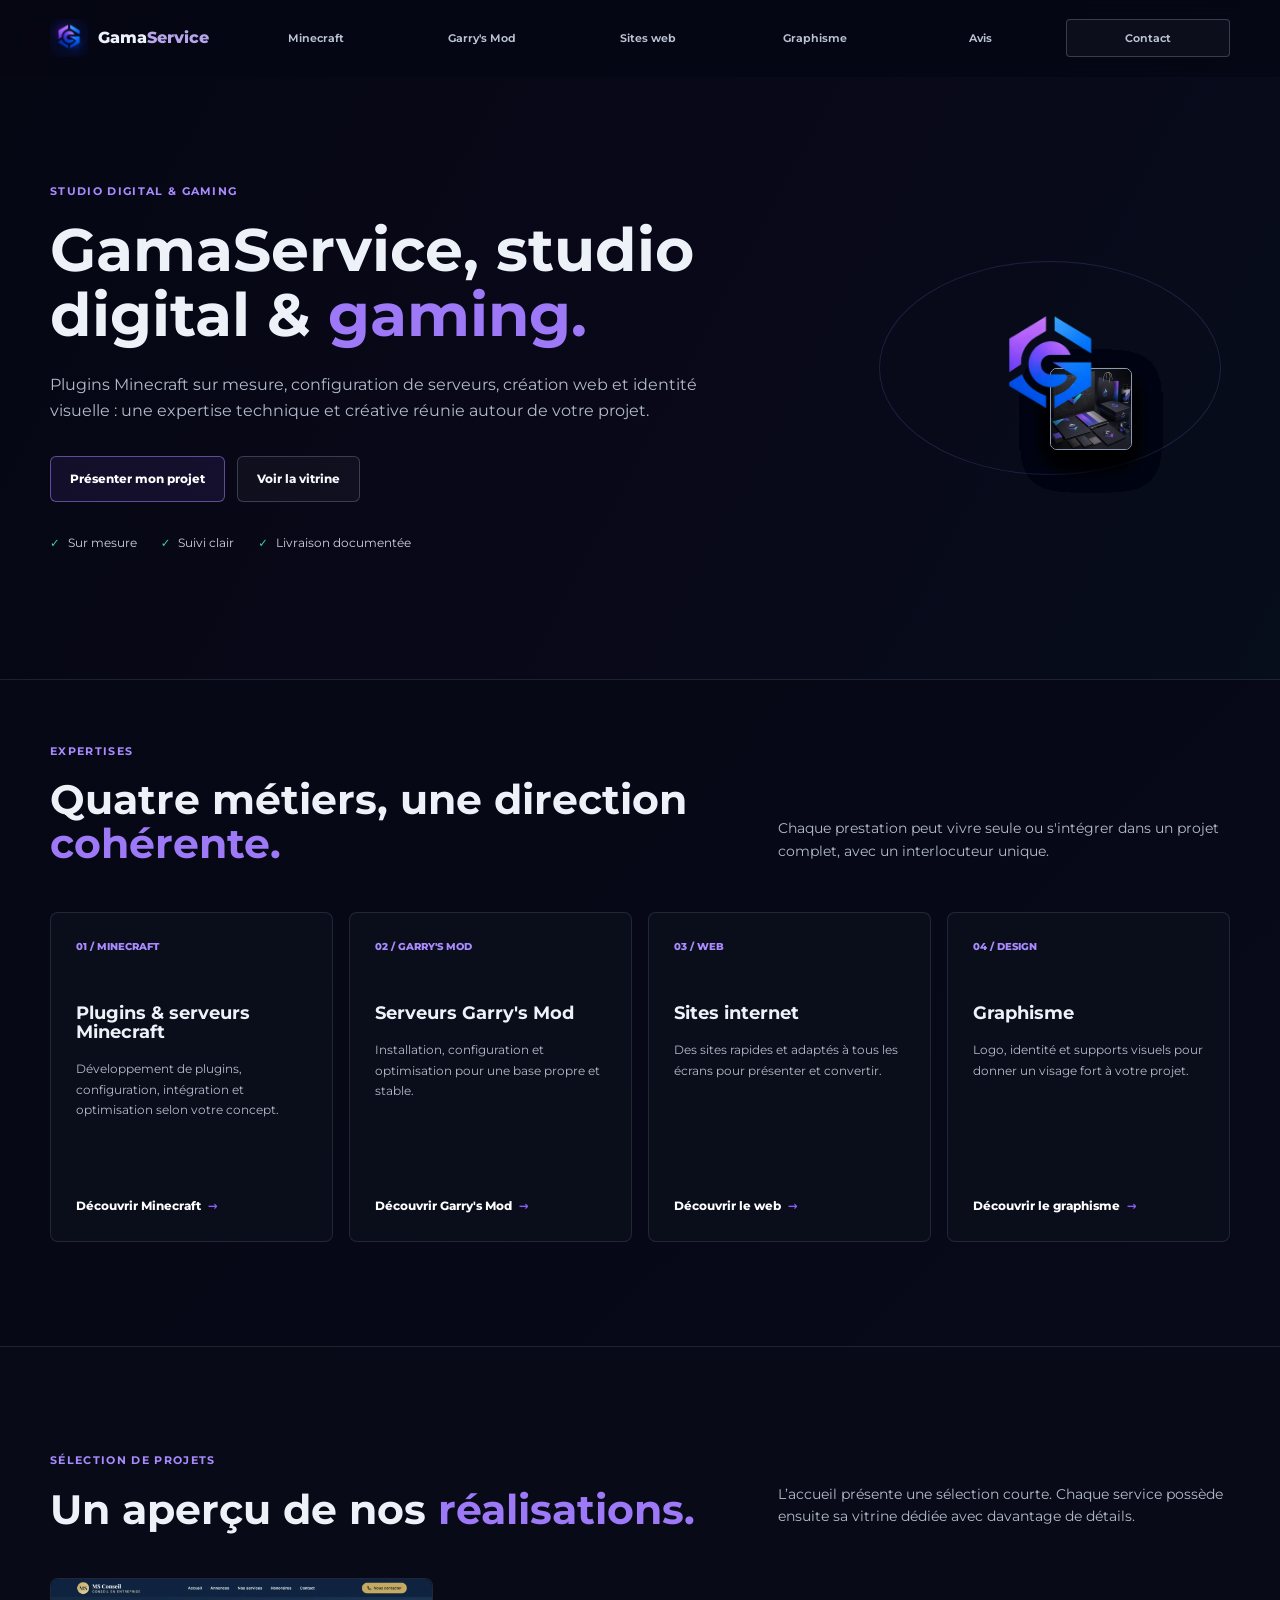
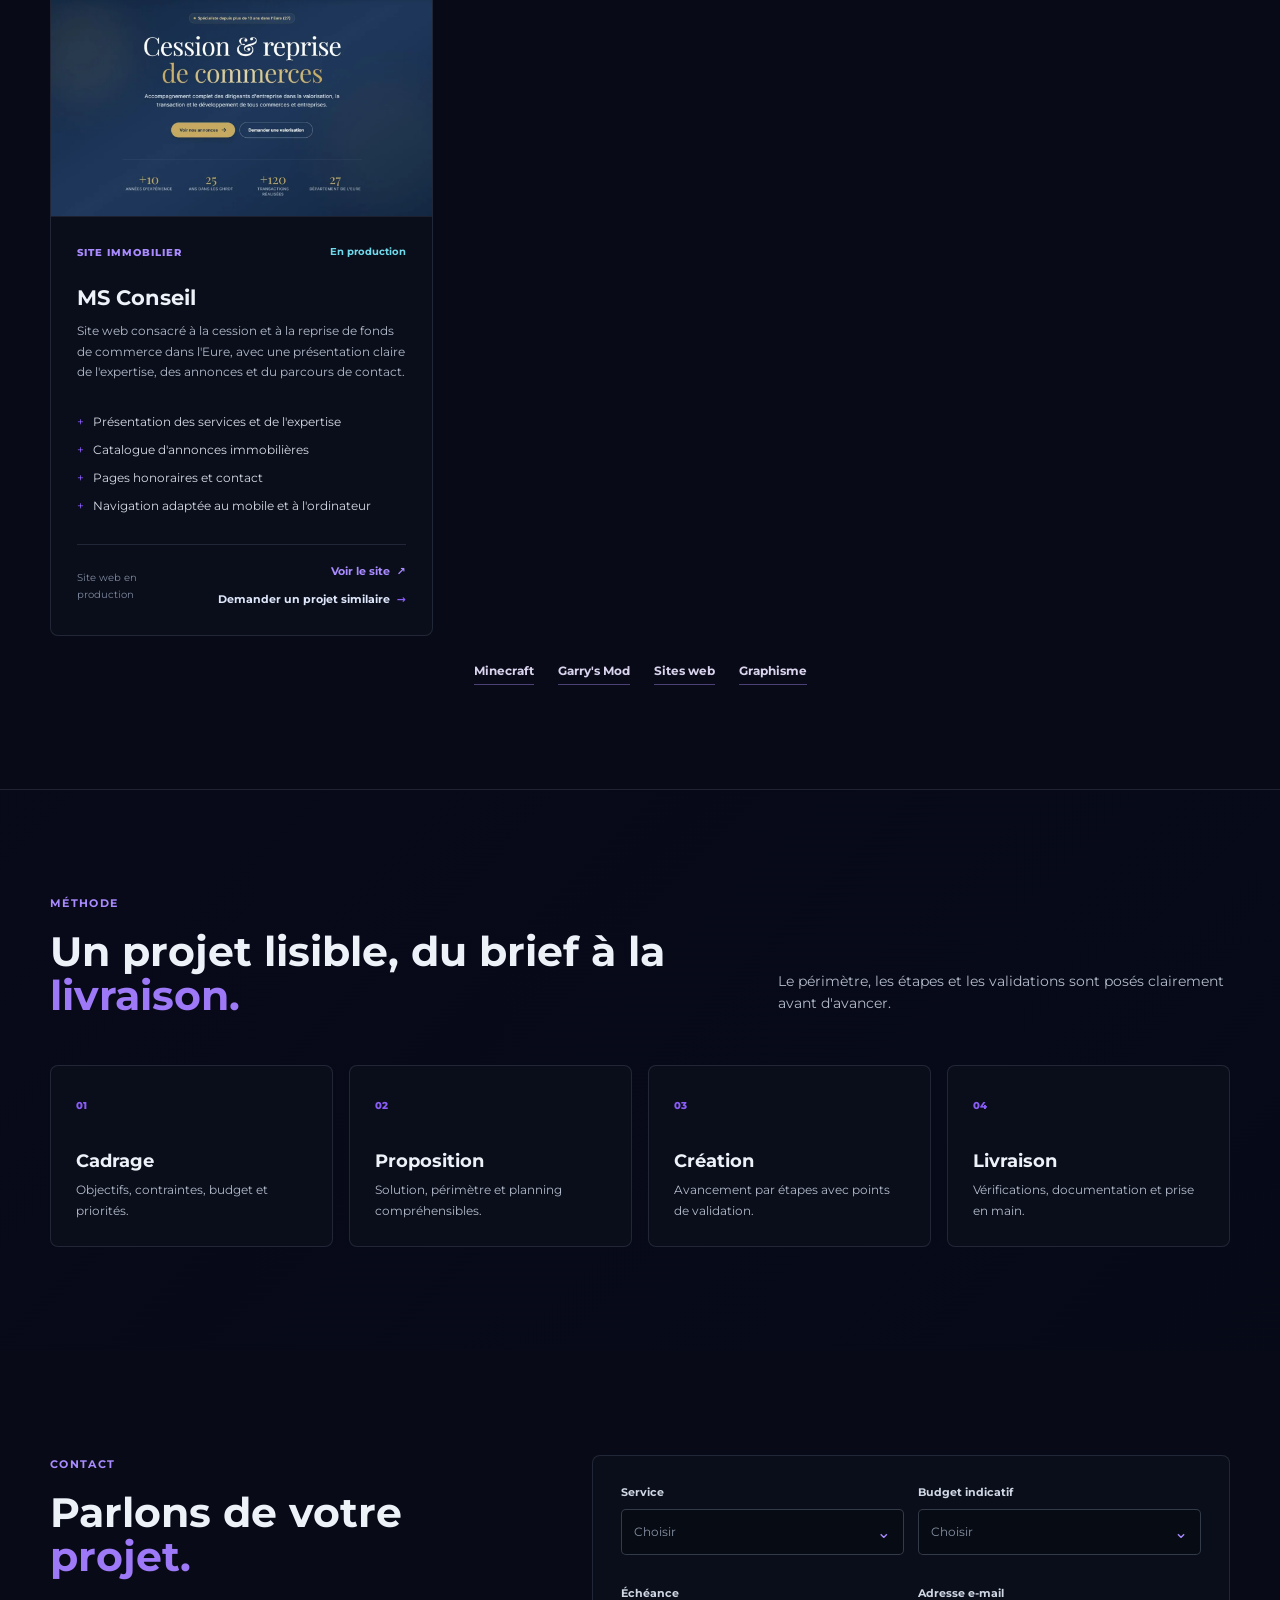
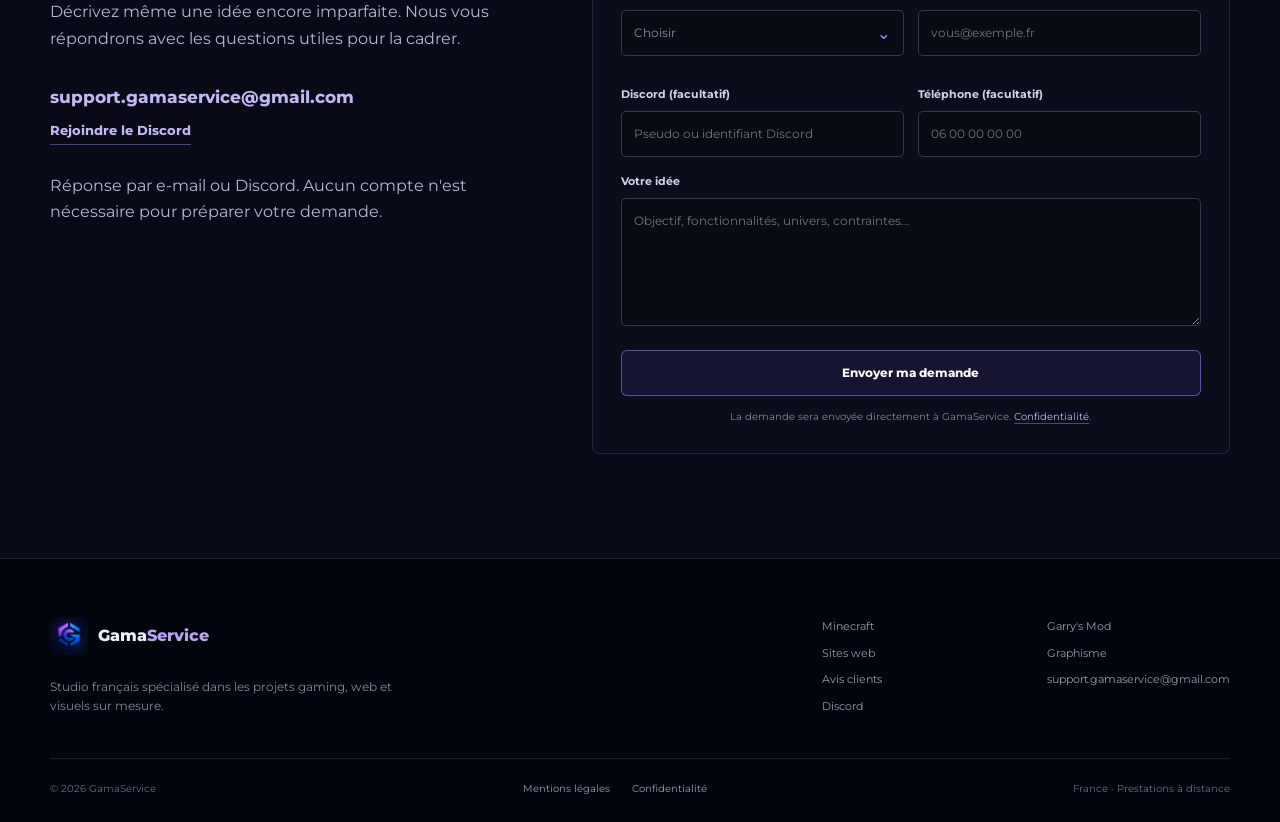
==== commit ec25bcf9: "Ajouter la vitrine et animer l'accueil" ====
--- a/index.html
+++ b/index.html
@@ -18,7 +18,7 @@
     <link rel="icon" type="image/png" href="assets/favicon.png" />
     <link rel="preload" href="assets/fonts/montserrat-latin.woff2" as="font" type="font/woff2" crossorigin />
     <link rel="preload" href="assets/logo-gamaservice-hero.webp" as="image" type="image/webp" fetchpriority="high" />
-    <link rel="stylesheet" href="styles.css?v=20260811-3" />
+    <link rel="stylesheet" href="styles.css?v=20260812-1" />
     <title>GamaService | Studio gaming, web et graphisme</title>
   </head>
   <body>
@@ -50,13 +50,25 @@
             <p class="hero-lead">Plugins Minecraft sur mesure, configuration de serveurs, création web et identité visuelle : une expertise technique et créative réunie autour de votre projet.</p>
             <div class="hero-actions">
               <a class="button button-primary" href="/contact">Présenter mon projet</a>
-              <a class="button button-secondary" href="#portfolio">Voir le portfolio</a>
+              <a class="button button-secondary" href="#vitrine">Voir la vitrine</a>
             </div>
             <ul class="trust-row" aria-label="Engagements GamaService">
               <li>Sur mesure</li><li>Suivi clair</li><li>Livraison documentée</li>
             </ul>
           </div>
-          <div class="hero-mark" aria-hidden="true"><img src="assets/logo-gamaservice-hero.webp" alt="" width="640" height="640" fetchpriority="high" /></div>
+          <div class="hero-visual" aria-hidden="true">
+            <div class="hero-orbit">
+              <figure class="hero-orbit-item" style="--i: 0"><img src="assets/hero-orbit-minecraft.webp" alt="" width="320" height="320" decoding="async" /></figure>
+              <figure class="hero-orbit-item" style="--i: 1"><img src="assets/hero-orbit-garrysmod.webp" alt="" width="320" height="320" decoding="async" /></figure>
+              <figure class="hero-orbit-item" style="--i: 2"><img src="assets/hero-orbit-web.webp" alt="" width="320" height="320" decoding="async" /></figure>
+              <figure class="hero-orbit-item" style="--i: 3"><img src="assets/hero-orbit-graphisme.webp" alt="" width="320" height="320" decoding="async" /></figure>
+              <figure class="hero-orbit-item" style="--i: 4"><img src="assets/hero-orbit-minecraft-plugin.webp" alt="" width="320" height="320" decoding="async" /></figure>
+              <figure class="hero-orbit-item" style="--i: 5"><img src="assets/hero-orbit-garrysmod-roleplay.webp" alt="" width="320" height="320" decoding="async" /></figure>
+              <figure class="hero-orbit-item" style="--i: 6"><img src="assets/hero-orbit-web-responsive.webp" alt="" width="320" height="320" decoding="async" /></figure>
+              <figure class="hero-orbit-item" style="--i: 7"><img src="assets/hero-orbit-graphisme-brand.webp" alt="" width="320" height="320" decoding="async" /></figure>
+            </div>
+            <div class="hero-mark"><img src="assets/logo-gamaservice-hero.webp" alt="" width="640" height="640" fetchpriority="high" /></div>
+          </div>
         </div>
       </section>
 
@@ -75,16 +87,16 @@
         </div>
       </section>
 
-      <section id="portfolio" class="section band" aria-labelledby="portfolio-title">
+      <section id="vitrine" class="section band" aria-labelledby="vitrine-title">
         <div class="container">
           <div class="section-heading reveal">
-            <div><p class="eyebrow">Sélection de projets</p><h2 id="portfolio-title">Un aperçu de nos <em>réalisations.</em></h2></div>
-            <p>L’accueil présente une sélection courte. Chaque service possède ensuite son portfolio dédié avec davantage de détails.</p>
+            <div><p class="eyebrow">Sélection de projets</p><h2 id="vitrine-title">Un aperçu de nos <em>réalisations.</em></h2></div>
+            <p>L’accueil présente une sélection courte. Chaque service possède ensuite sa vitrine dédiée avec davantage de détails.</p>
           </div>
           <div class="plugin-grid" data-portfolio-grid="all" aria-live="polite">
-            <div class="empty-state plugin-empty"><p class="example-kicker">Portfolio en préparation</p><h3>Les premières réalisations arrivent bientôt.</h3><p>Vous pouvez déjà nous présenter votre projet et son objectif principal.</p><a class="button button-secondary" href="/contact" data-service-link="Projet complet" data-project-prefill="Je souhaite vous présenter un projet.">Présenter un projet</a></div>
+            <div class="empty-state plugin-empty"><p class="example-kicker">Vitrine en préparation</p><h3>Les premières réalisations arrivent bientôt.</h3><p>Vous pouvez déjà nous présenter votre projet et son objectif principal.</p><a class="button button-secondary" href="/contact" data-service-link="Projet complet" data-project-prefill="Je souhaite vous présenter un projet.">Présenter un projet</a></div>
           </div>
-          <nav class="portfolio-links" aria-label="Portfolios par service"><a href="/minecraft#portfolio">Minecraft</a><a href="/garrys-mod#portfolio">Garry's Mod</a><a href="/sites-web#portfolio">Sites web</a><a href="/graphisme#portfolio">Graphisme</a></nav>
+          <nav class="portfolio-links" aria-label="Vitrines par service"><a href="/minecraft#vitrine">Minecraft</a><a href="/garrys-mod#vitrine">Garry's Mod</a><a href="/sites-web#vitrine">Sites web</a><a href="/graphisme#vitrine">Graphisme</a></nav>
         </div>
       </section>
 
@@ -137,6 +149,6 @@
       </div>
     </footer>
     <script src="script.js?v=20260811-2" defer></script>
-    <script src="content.js?v=20260810-5" defer></script>
+    <script src="content.js?v=20260811-1" defer></script>
   </body>
 </html>
--- a/styles.css
+++ b/styles.css
@@ -302,14 +302,110 @@
   max-width: 760px;
 }
 
+.hero-visual {
+  position: relative;
+  width: min(100%, 540px);
+  min-height: 440px;
+  align-self: center;
+  justify-self: center;
+  --orbit-x: 214px;
+  --orbit-y: 122px;
+  --orbit-size: 92px;
+}
+
+.hero-orbit {
+  position: absolute;
+  inset: 0;
+}
+
+.hero-orbit::before {
+  position: absolute;
+  top: 50%;
+  left: 50%;
+  width: calc(var(--orbit-x) * 2);
+  height: calc(var(--orbit-y) * 2);
+  transform: translate(-50%, -50%);
+  border: 1px solid rgba(169, 139, 255, 0.16);
+  border-radius: 50%;
+  content: "";
+}
+
+.hero-orbit-item {
+  position: absolute;
+  top: 50%;
+  left: 50%;
+  z-index: 1;
+  width: var(--orbit-size);
+  height: var(--orbit-size);
+  margin: 0;
+  animation: hero-orbit-turn 28s linear infinite;
+  animation-delay: calc(var(--i) * -3.5s);
+  will-change: transform;
+}
+
+.hero-orbit-item img {
+  width: 100%;
+  height: 100%;
+  border: 1px solid rgba(177, 190, 218, 0.2);
+  border-radius: 7px;
+  object-fit: cover;
+  box-shadow: 0 12px 28px rgba(0, 0, 0, 0.42);
+}
+
 .hero-mark {
-  position: relative;
-  align-self: center;
+  position: absolute;
+  top: 50%;
+  left: 50%;
+  z-index: 3;
+  width: 170px;
+  transform: translate(-50%, -50%);
 }
 
 .hero-mark img {
-  width: min(100%, 440px);
-  margin-inline: auto;
+  width: 100%;
+}
+
+@keyframes hero-orbit-turn {
+  0%, 100% {
+    z-index: 2;
+    transform: translate(-50%, -50%) translate(var(--orbit-x), 0) scale(0.84);
+    opacity: 0.82;
+  }
+  12.5% {
+    z-index: 3;
+    transform: translate(-50%, -50%) translate(calc(var(--orbit-x) * 0.707), calc(var(--orbit-y) * 0.707)) scale(0.94);
+    opacity: 0.94;
+  }
+  25% {
+    z-index: 4;
+    transform: translate(-50%, -50%) translate(0, var(--orbit-y)) scale(1.06);
+    opacity: 1;
+  }
+  37.5% {
+    z-index: 3;
+    transform: translate(-50%, -50%) translate(calc(var(--orbit-x) * -0.707), calc(var(--orbit-y) * 0.707)) scale(0.94);
+    opacity: 0.94;
+  }
+  50% {
+    z-index: 2;
+    transform: translate(-50%, -50%) translate(calc(var(--orbit-x) * -1), 0) scale(0.84);
+    opacity: 0.82;
+  }
+  62.5% {
+    z-index: 1;
+    transform: translate(-50%, -50%) translate(calc(var(--orbit-x) * -0.707), calc(var(--orbit-y) * -0.707)) scale(0.74);
+    opacity: 0.62;
+  }
+  75% {
+    z-index: 1;
+    transform: translate(-50%, -50%) translate(0, calc(var(--orbit-y) * -1)) scale(0.68);
+    opacity: 0.5;
+  }
+  87.5% {
+    z-index: 1;
+    transform: translate(-50%, -50%) translate(calc(var(--orbit-x) * 0.707), calc(var(--orbit-y) * -0.707)) scale(0.74);
+    opacity: 0.62;
+  }
 }
 
 .hero + .section {
@@ -623,16 +719,33 @@
   font-size: 0.65rem;
 }
 
-.plugin-contact {
+.plugin-actions {
+  display: flex;
+  flex-wrap: wrap;
+  justify-content: flex-end;
+  gap: 10px 18px;
+}
+
+.plugin-contact,
+.plugin-project-link {
   color: #dfe7fb;
   font-size: 0.68rem;
   font-weight: 700;
+}
+
+.plugin-project-link {
+  color: #a98bff;
 }
 
 .plugin-contact::after {
   margin-left: 7px;
   color: var(--violet);
   content: "→";
+}
+
+.plugin-project-link::after {
+  margin-left: 7px;
+  content: "↗";
 }
 
 .portfolio-links {
@@ -1182,6 +1295,29 @@
 
   .services-grid {
     grid-template-columns: repeat(2, 1fr);
+  }
+
+  .hero-visual {
+    min-height: 390px;
+    --orbit-x: 164px;
+    --orbit-y: 96px;
+    --orbit-size: 76px;
+  }
+
+  .hero-mark {
+    width: 138px;
+  }
+}
+
+@media (min-width: 1041px) and (max-width: 1300px) {
+  .hero-visual {
+    --orbit-x: 170px;
+    --orbit-y: 106px;
+    --orbit-size: 82px;
+  }
+
+  .hero-mark {
+    width: 148px;
   }
 }
 
@@ -1303,8 +1439,16 @@
     grid-template-columns: 1fr;
   }
 
+  .hero-visual {
+    width: 100%;
+    min-height: 300px;
+    --orbit-x: 132px;
+    --orbit-y: 76px;
+    --orbit-size: 62px;
+  }
+
   .hero-mark {
-    display: none;
+    width: 108px;
   }
 
   .hero-lead,
@@ -1320,6 +1464,10 @@
   .plugin-footer {
     align-items: flex-start;
     flex-direction: column;
+  }
+
+  .plugin-actions {
+    justify-content: flex-start;
   }
 
   .trust-row {
@@ -1384,4 +1532,8 @@
     opacity: 1;
     transform: none;
   }
-}
+
+  .hero-orbit-item {
+    animation-play-state: paused;
+  }
+}
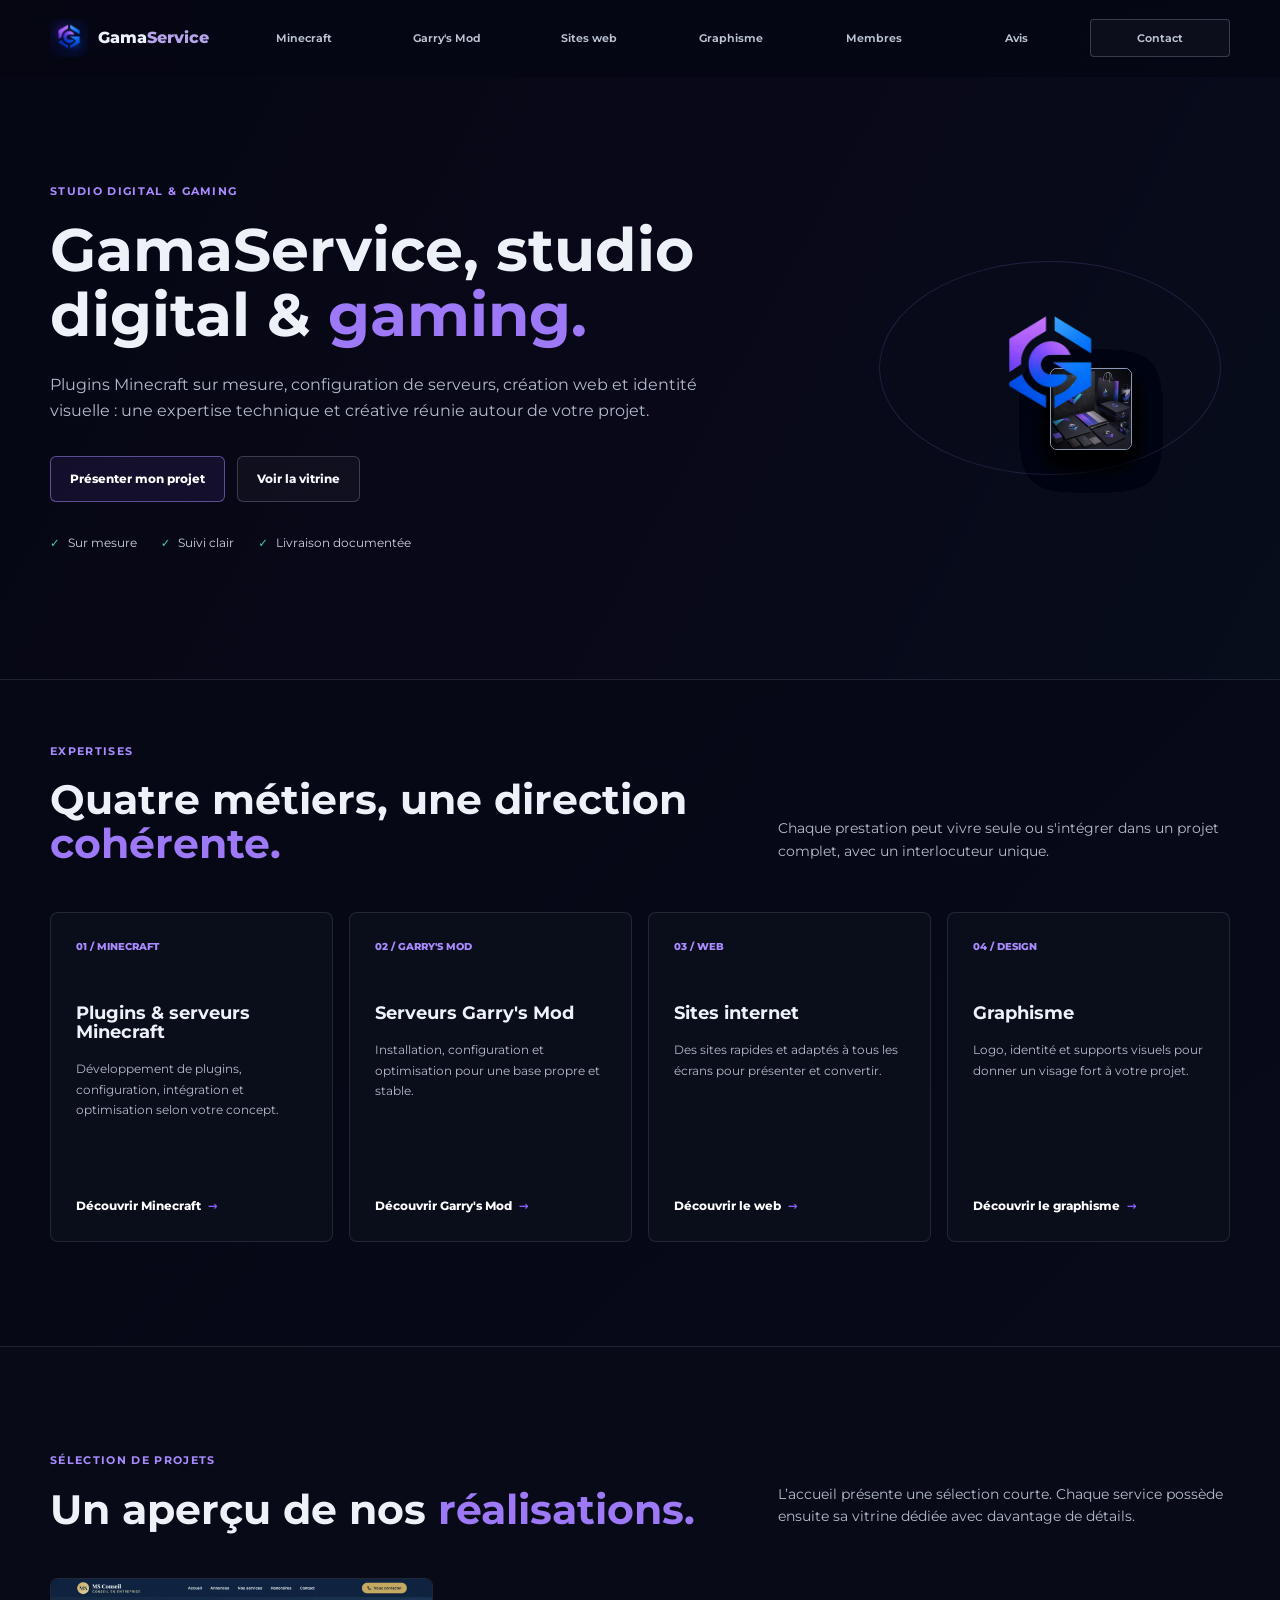
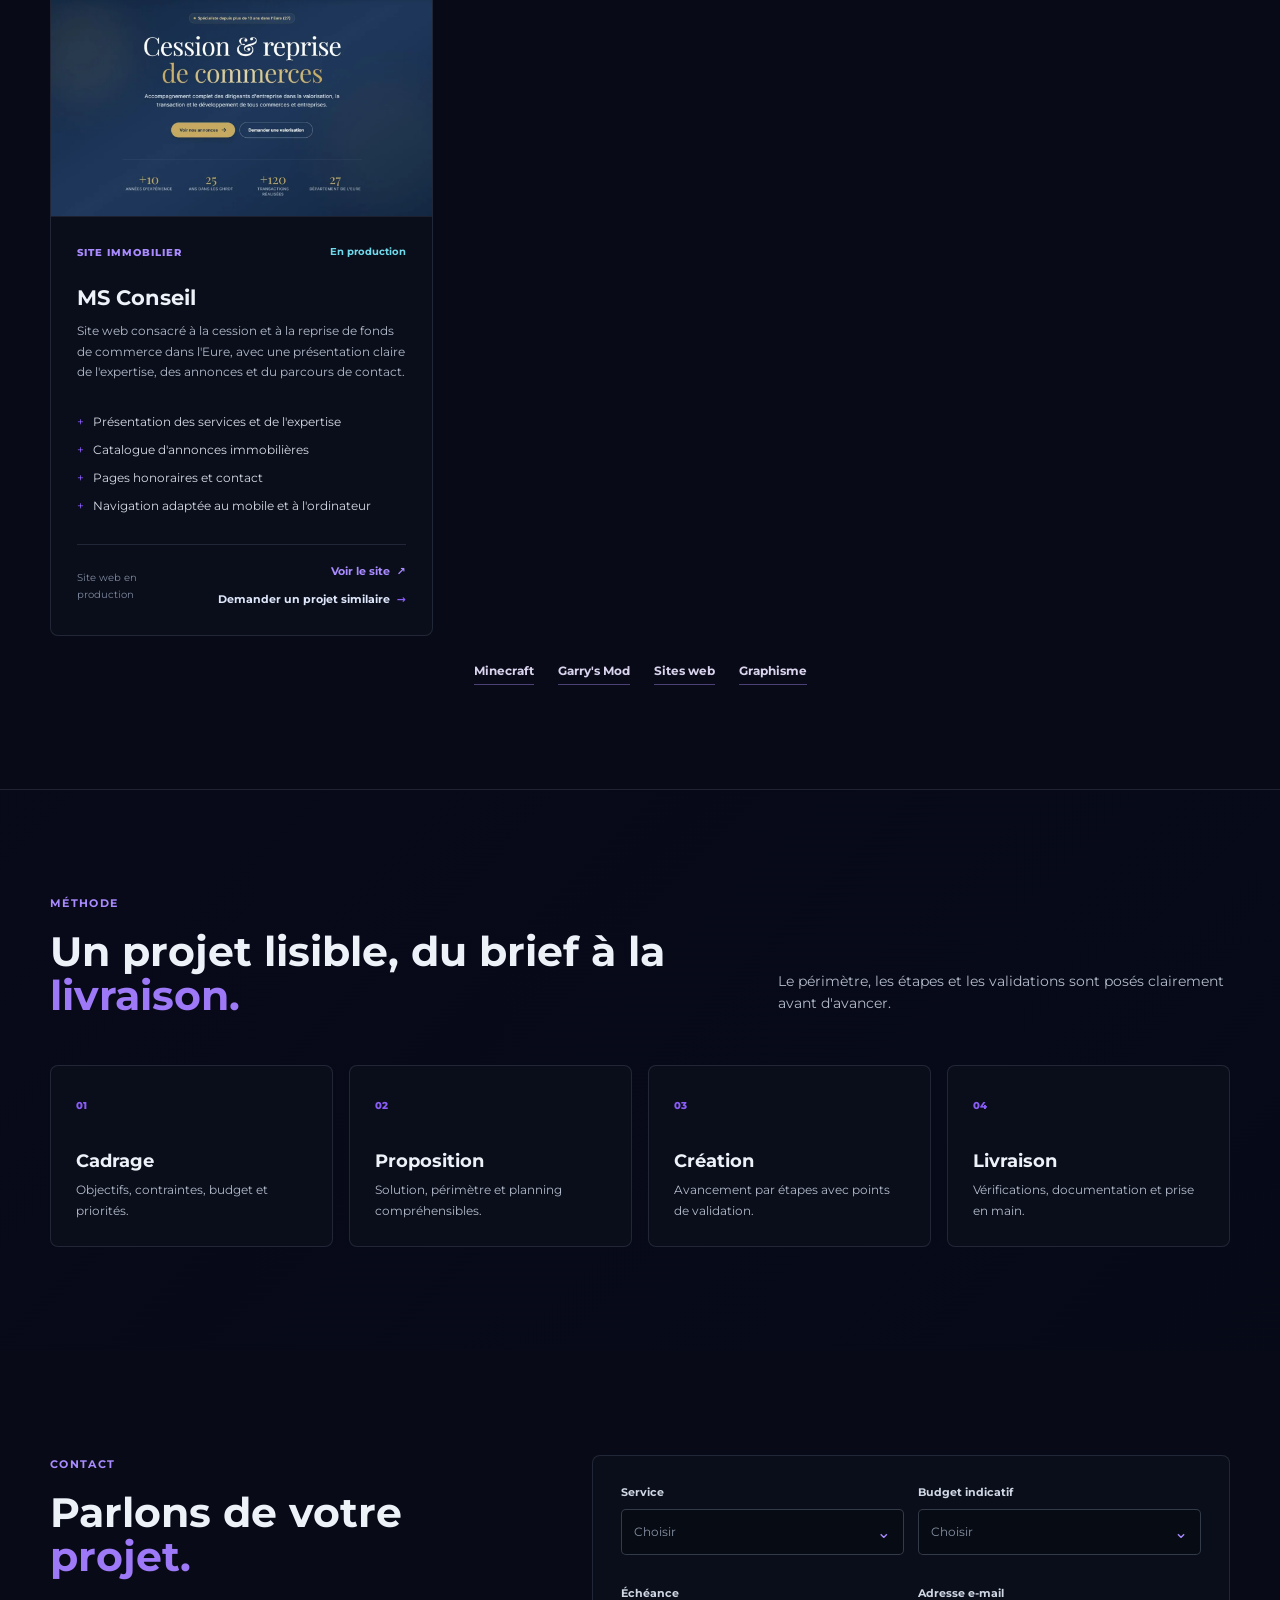
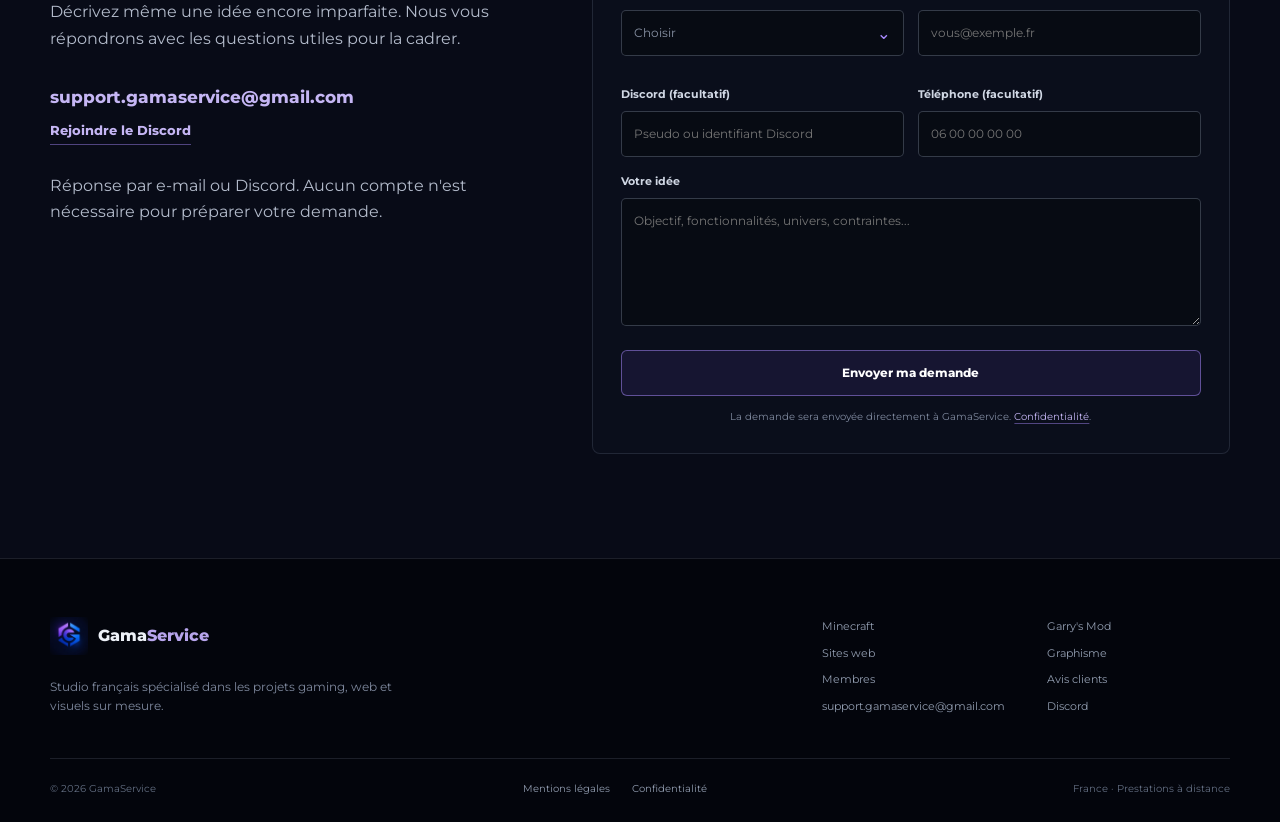
==== commit f822335d: "Ajouter la page membres" ====
--- a/index.html
+++ b/index.html
@@ -18,7 +18,7 @@
     <link rel="icon" type="image/png" href="assets/favicon.png" />
     <link rel="preload" href="assets/fonts/montserrat-latin.woff2" as="font" type="font/woff2" crossorigin />
     <link rel="preload" href="assets/logo-gamaservice-hero.webp" as="image" type="image/webp" fetchpriority="high" />
-    <link rel="stylesheet" href="styles.css?v=20260812-1" />
+    <link rel="stylesheet" href="styles.css?v=20260812-2" />
     <title>GamaService | Studio gaming, web et graphisme</title>
   </head>
   <body>
@@ -35,6 +35,7 @@
           <a href="/garrys-mod">Garry's Mod</a>
           <a href="/sites-web">Sites web</a>
           <a href="/graphisme">Graphisme</a>
+          <a href="/membres">Membres</a>
           <a href="/avis">Avis</a>
           <a class="button button-small button-secondary" href="/contact">Contact</a>
         </nav>
@@ -50,7 +51,7 @@
             <p class="hero-lead">Plugins Minecraft sur mesure, configuration de serveurs, création web et identité visuelle : une expertise technique et créative réunie autour de votre projet.</p>
             <div class="hero-actions">
               <a class="button button-primary" href="/contact">Présenter mon projet</a>
-              <a class="button button-secondary" href="#vitrine">Voir la vitrine</a>
+              <a class="button button-secondary" href="/" data-scroll-target="vitrine">Voir la vitrine</a>
             </div>
             <ul class="trust-row" aria-label="Engagements GamaService">
               <li>Sur mesure</li><li>Suivi clair</li><li>Livraison documentée</li>
@@ -58,14 +59,14 @@
           </div>
           <div class="hero-visual" aria-hidden="true">
             <div class="hero-orbit">
-              <figure class="hero-orbit-item" style="--i: 0"><img src="assets/hero-orbit-minecraft.webp" alt="" width="320" height="320" decoding="async" /></figure>
-              <figure class="hero-orbit-item" style="--i: 1"><img src="assets/hero-orbit-garrysmod.webp" alt="" width="320" height="320" decoding="async" /></figure>
-              <figure class="hero-orbit-item" style="--i: 2"><img src="assets/hero-orbit-web.webp" alt="" width="320" height="320" decoding="async" /></figure>
-              <figure class="hero-orbit-item" style="--i: 3"><img src="assets/hero-orbit-graphisme.webp" alt="" width="320" height="320" decoding="async" /></figure>
-              <figure class="hero-orbit-item" style="--i: 4"><img src="assets/hero-orbit-minecraft-plugin.webp" alt="" width="320" height="320" decoding="async" /></figure>
-              <figure class="hero-orbit-item" style="--i: 5"><img src="assets/hero-orbit-garrysmod-roleplay.webp" alt="" width="320" height="320" decoding="async" /></figure>
-              <figure class="hero-orbit-item" style="--i: 6"><img src="assets/hero-orbit-web-responsive.webp" alt="" width="320" height="320" decoding="async" /></figure>
-              <figure class="hero-orbit-item" style="--i: 7"><img src="assets/hero-orbit-graphisme-brand.webp" alt="" width="320" height="320" decoding="async" /></figure>
+              <figure class="hero-orbit-item"><img src="assets/hero-orbit-minecraft.webp" alt="" width="320" height="320" decoding="async" /></figure>
+              <figure class="hero-orbit-item"><img src="assets/hero-orbit-garrysmod.webp" alt="" width="320" height="320" decoding="async" /></figure>
+              <figure class="hero-orbit-item"><img src="assets/hero-orbit-web.webp" alt="" width="320" height="320" decoding="async" /></figure>
+              <figure class="hero-orbit-item"><img src="assets/hero-orbit-graphisme.webp" alt="" width="320" height="320" decoding="async" /></figure>
+              <figure class="hero-orbit-item"><img src="assets/hero-orbit-minecraft-plugin.webp" alt="" width="320" height="320" decoding="async" /></figure>
+              <figure class="hero-orbit-item"><img src="assets/hero-orbit-garrysmod-roleplay.webp" alt="" width="320" height="320" decoding="async" /></figure>
+              <figure class="hero-orbit-item"><img src="assets/hero-orbit-web-responsive.webp" alt="" width="320" height="320" decoding="async" /></figure>
+              <figure class="hero-orbit-item"><img src="assets/hero-orbit-graphisme-brand.webp" alt="" width="320" height="320" decoding="async" /></figure>
             </div>
             <div class="hero-mark"><img src="assets/logo-gamaservice-hero.webp" alt="" width="640" height="640" fetchpriority="high" /></div>
           </div>
@@ -96,7 +97,7 @@
           <div class="plugin-grid" data-portfolio-grid="all" aria-live="polite">
             <div class="empty-state plugin-empty"><p class="example-kicker">Vitrine en préparation</p><h3>Les premières réalisations arrivent bientôt.</h3><p>Vous pouvez déjà nous présenter votre projet et son objectif principal.</p><a class="button button-secondary" href="/contact" data-service-link="Projet complet" data-project-prefill="Je souhaite vous présenter un projet.">Présenter un projet</a></div>
           </div>
-          <nav class="portfolio-links" aria-label="Vitrines par service"><a href="/minecraft#vitrine">Minecraft</a><a href="/garrys-mod#vitrine">Garry's Mod</a><a href="/sites-web#vitrine">Sites web</a><a href="/graphisme#vitrine">Graphisme</a></nav>
+          <nav class="portfolio-links" aria-label="Vitrines par service"><a href="/minecraft">Minecraft</a><a href="/garrys-mod">Garry's Mod</a><a href="/sites-web">Sites web</a><a href="/graphisme">Graphisme</a></nav>
         </div>
       </section>
 
@@ -144,11 +145,11 @@
 
     <footer class="site-footer" itemscope itemtype="https://schema.org/ProfessionalService">
       <div class="container">
-        <div class="footer-main"><div class="footer-brand"><a class="brand" href="/" itemprop="url"><img src="assets/logo-gamaservice.webp" alt="" width="38" height="38" /><span itemprop="name">Gama<span>Service</span></span></a><p>Studio français spécialisé dans les projets gaming, web et visuels sur mesure.</p></div><nav class="footer-links" aria-label="Navigation de pied de page"><a href="/minecraft">Minecraft</a><a href="/garrys-mod">Garry's Mod</a><a href="/sites-web">Sites web</a><a href="/graphisme">Graphisme</a><a href="/avis">Avis clients</a><a href="mailto:support.gamaservice@gmail.com" itemprop="email" data-contact-email>support.gamaservice@gmail.com</a><a href="https://discord.gg/F9ZGFUUC9V" target="_blank" rel="noopener noreferrer" data-contact-discord>Discord</a></nav></div>
+        <div class="footer-main"><div class="footer-brand"><a class="brand" href="/" itemprop="url"><img src="assets/logo-gamaservice.webp" alt="" width="38" height="38" /><span itemprop="name">Gama<span>Service</span></span></a><p>Studio français spécialisé dans les projets gaming, web et visuels sur mesure.</p></div><nav class="footer-links" aria-label="Navigation de pied de page"><a href="/minecraft">Minecraft</a><a href="/garrys-mod">Garry's Mod</a><a href="/sites-web">Sites web</a><a href="/graphisme">Graphisme</a><a href="/membres">Membres</a><a href="/avis">Avis clients</a><a href="mailto:support.gamaservice@gmail.com" itemprop="email" data-contact-email>support.gamaservice@gmail.com</a><a href="https://discord.gg/F9ZGFUUC9V" target="_blank" rel="noopener noreferrer" data-contact-discord>Discord</a></nav></div>
         <div class="footer-bottom"><span>© <span data-year></span> GamaService</span><nav class="footer-legal" aria-label="Informations juridiques"><a href="/mentions-legales">Mentions légales</a><a href="/confidentialite">Confidentialité</a></nav><span>France · Prestations à distance</span></div>
       </div>
     </footer>
-    <script src="script.js?v=20260811-2" defer></script>
+    <script src="script.js?v=20260812-1" defer></script>
     <script src="content.js?v=20260811-1" defer></script>
   </body>
 </html>
--- a/styles.css
+++ b/styles.css
@@ -339,9 +339,16 @@
   height: var(--orbit-size);
   margin: 0;
   animation: hero-orbit-turn 28s linear infinite;
-  animation-delay: calc(var(--i) * -3.5s);
   will-change: transform;
 }
+
+.hero-orbit-item:nth-child(2) { animation-delay: -3.5s; }
+.hero-orbit-item:nth-child(3) { animation-delay: -7s; }
+.hero-orbit-item:nth-child(4) { animation-delay: -10.5s; }
+.hero-orbit-item:nth-child(5) { animation-delay: -14s; }
+.hero-orbit-item:nth-child(6) { animation-delay: -17.5s; }
+.hero-orbit-item:nth-child(7) { animation-delay: -21s; }
+.hero-orbit-item:nth-child(8) { animation-delay: -24.5s; }
 
 .hero-orbit-item img {
   width: 100%;
@@ -593,6 +600,84 @@
 
 .feature-grid {
   grid-template-columns: repeat(3, 1fr);
+}
+
+.team-grid {
+  display: grid;
+  gap: 16px;
+  grid-template-columns: repeat(3, minmax(0, 1fr));
+}
+
+.member-card {
+  display: flex;
+  min-width: 0;
+  overflow: hidden;
+  flex-direction: column;
+  border: 1px solid var(--line);
+  border-radius: var(--radius);
+  background: var(--surface);
+}
+
+.member-media {
+  height: 220px;
+  margin: 0;
+  overflow: hidden;
+  border-bottom: 1px solid var(--line);
+  background: #050713;
+}
+
+.member-media img {
+  width: 100%;
+  height: 100%;
+  object-fit: cover;
+}
+
+.member-card:nth-child(2) .member-media img {
+  object-fit: contain;
+}
+
+.member-content {
+  display: flex;
+  min-height: 390px;
+  padding: 26px;
+  flex-direction: column;
+}
+
+.member-role {
+  margin-bottom: 12px;
+  color: #70d9eb;
+  font-size: 0.65rem;
+  font-weight: 750;
+  text-transform: uppercase;
+}
+
+.member-content h3 {
+  margin-bottom: 18px;
+  font-size: 1.55rem;
+}
+
+.member-content > p:not(.member-role) {
+  color: var(--muted);
+  font-size: 0.78rem;
+}
+
+.member-focus {
+  margin: auto 0 0;
+  padding: 18px 0 0;
+  border-top: 1px solid var(--line);
+  list-style: none;
+}
+
+.member-focus li {
+  padding: 7px 0;
+  color: #d5dae4;
+  font-size: 0.7rem;
+}
+
+.member-focus li::before {
+  margin-right: 9px;
+  color: var(--violet);
+  content: "+";
 }
 
 .deliverables {
@@ -1410,6 +1495,26 @@
   .review-grid {
     grid-template-columns: repeat(2, 1fr);
   }
+
+  .team-grid {
+    grid-template-columns: 1fr;
+  }
+
+  .member-card {
+    display: grid;
+    grid-template-columns: minmax(220px, 0.72fr) minmax(0, 1.28fr);
+  }
+
+  .member-media {
+    height: 100%;
+    min-height: 380px;
+    border-right: 1px solid var(--line);
+    border-bottom: 0;
+  }
+
+  .member-content {
+    min-height: 380px;
+  }
 }
 
 @media (max-width: 600px) {
@@ -1484,6 +1589,21 @@
     grid-template-columns: 1fr;
   }
 
+  .member-card {
+    display: flex;
+  }
+
+  .member-media {
+    height: 210px;
+    min-height: 0;
+    border-right: 0;
+    border-bottom: 1px solid var(--line);
+  }
+
+  .member-content {
+    min-height: 360px;
+  }
+
   .service-card {
     min-height: 270px;
   }
